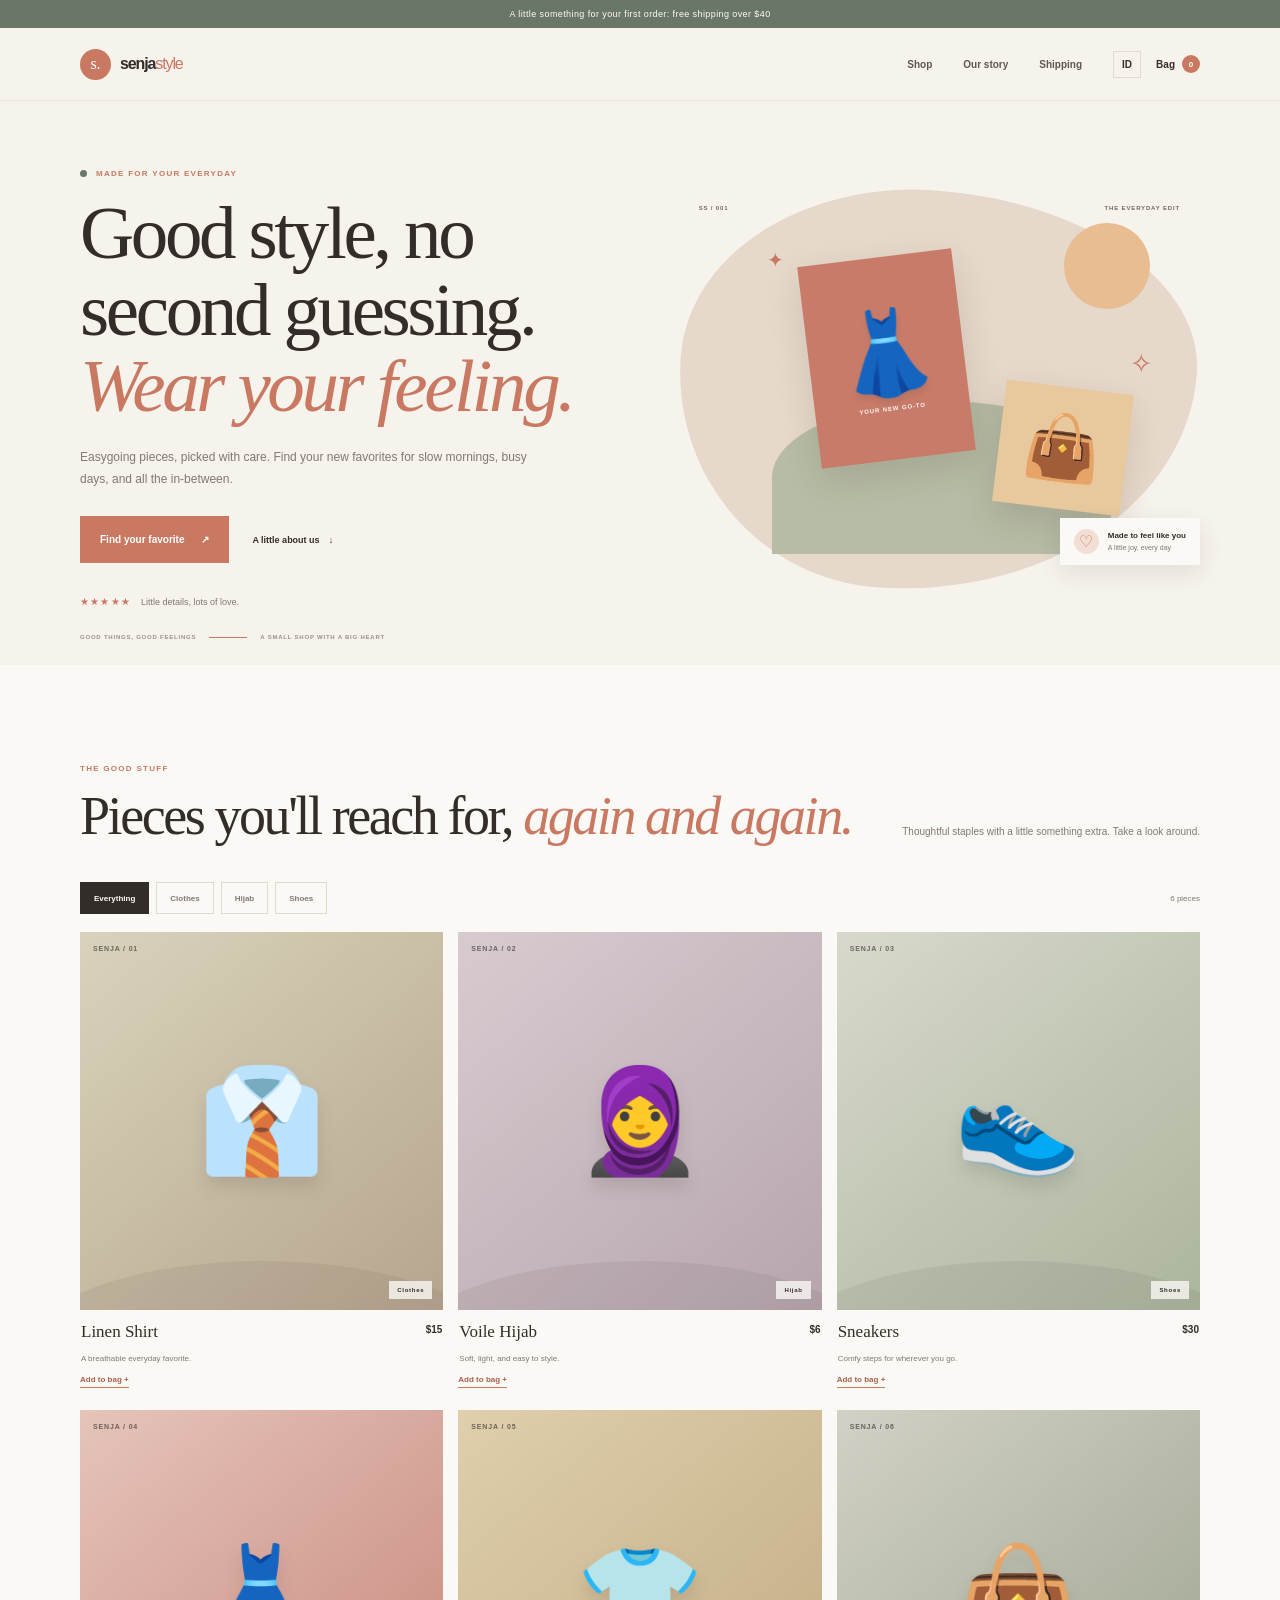
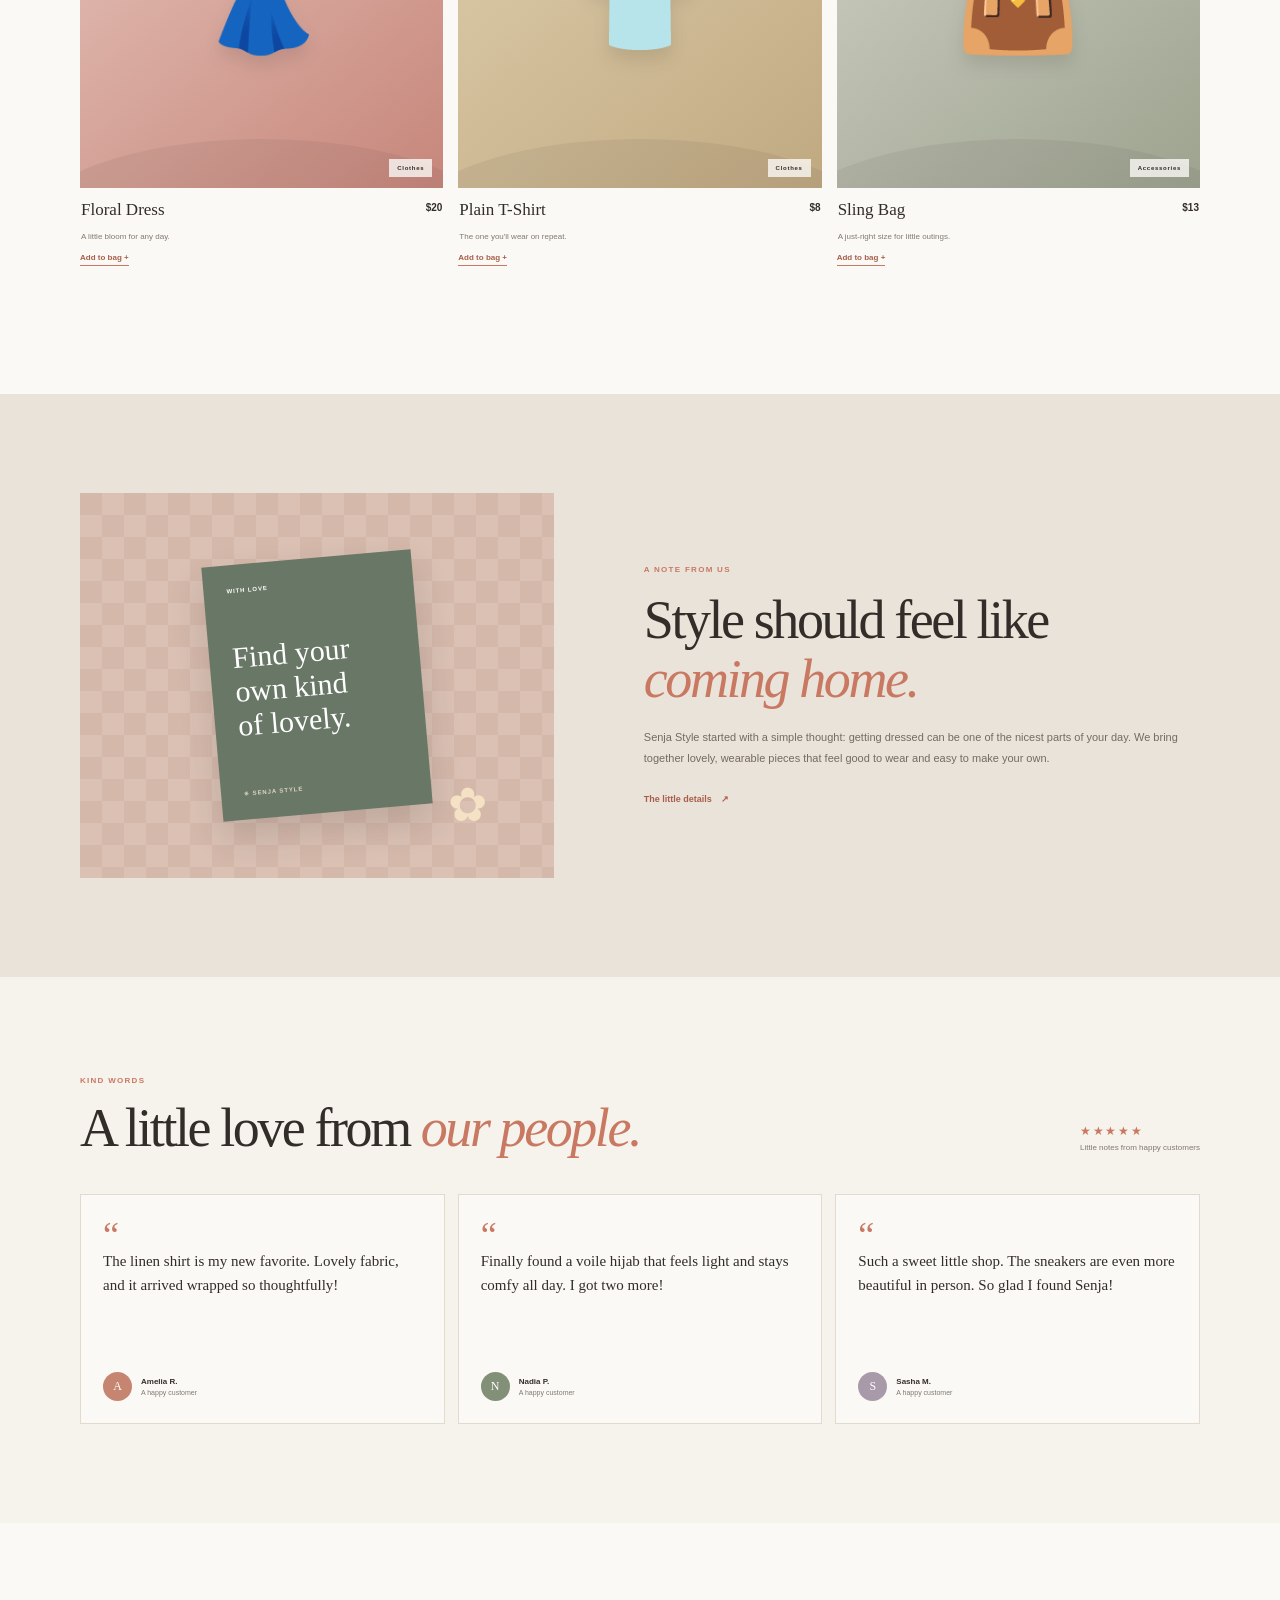
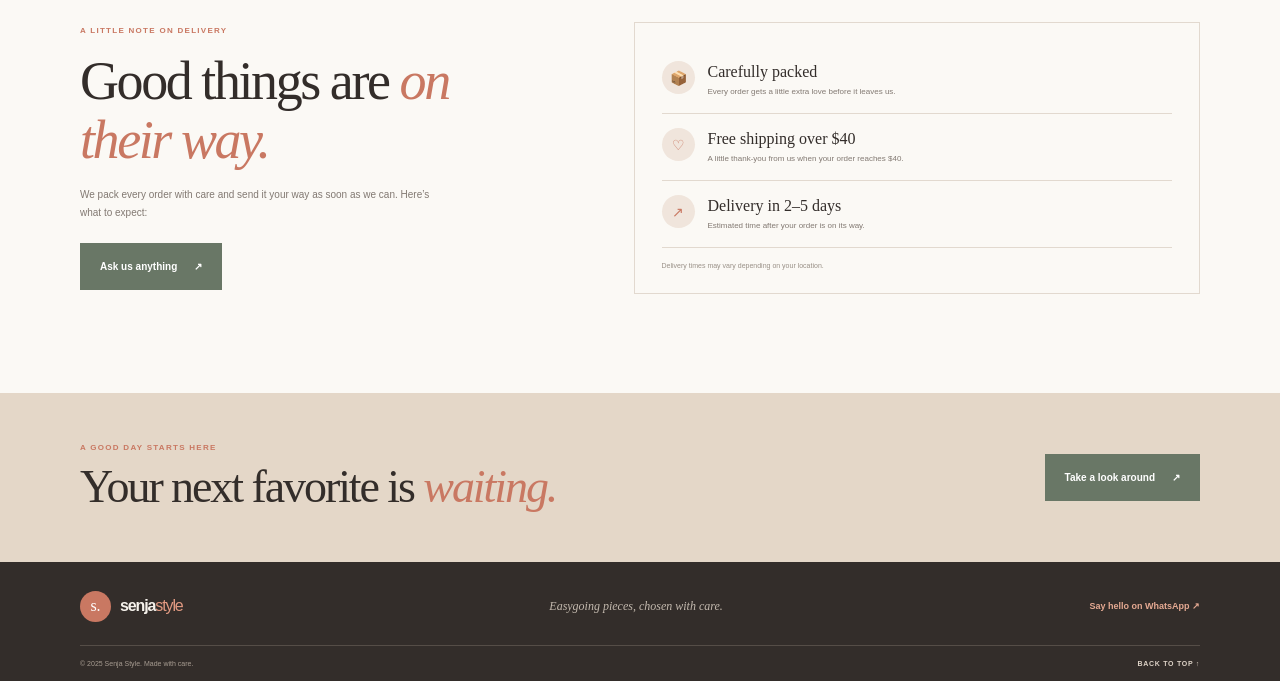
==== demo-fashion-store/index.html @ 23fc4c17 "Add Senja Style fashion demo Co-authored-by: Copilot <223556219+Copilot@users.noreply.github.com>" ====
<!doctype html>
<html lang="en">
  <head>
    <meta charset="UTF-8" />
    <meta name="viewport" content="width=device-width, initial-scale=1.0" />
    <meta name="description" content="Easygoing everyday style, thoughtfully chosen. Discover Senja Style." />
    <meta name="theme-color" content="#f6f2ec" />
    <title>Senja Style — Wear Your Feeling</title>
    <link rel="stylesheet" href="style.css" />
    <script src="script.js" defer></script>
  </head>
  <body>
    <div class="announcement">
      <p data-en="A little something for your first order: free shipping over $40" data-id="Hadiah kecil untuk pesanan pertamamu: gratis ongkir di atas $40">A little something for your first order: free shipping over $40</p>
    </div>
    <header class="site-header">
      <nav class="nav container" aria-label="Main navigation">
        <a class="brand" href="#home" aria-label="Senja Style home">
          <span class="brand-mark" aria-hidden="true">s.</span>
          <span>senja<span class="brand-light">style</span></span>
        </a>
        <button class="menu-toggle" type="button" aria-expanded="false" aria-controls="nav-links" aria-label="Open menu">
          <span></span><span></span><span></span>
        </button>
        <div class="nav-links" id="nav-links">
          <a href="#shop" data-en="Shop" data-id="Belanja">Shop</a>
          <a href="#story" data-en="Our story" data-id="Cerita kami">Our story</a>
          <a href="#shipping" data-en="Shipping" data-id="Pengiriman">Shipping</a>
          <div class="nav-actions">
            <button class="language-toggle" id="language-toggle" type="button" aria-label="Switch to Indonesian"><span data-en="ID" data-id="EN">ID</span></button>
            <button class="cart-toggle" id="cart-toggle" type="button" aria-expanded="false" aria-controls="cart-panel">
              <span data-en="Bag" data-id="Tas">Bag</span><span class="cart-count" id="cart-count" aria-live="polite">0</span>
            </button>
          </div>
        </div>
        <div class="cart-panel" id="cart-panel" aria-hidden="true">
          <div class="cart-heading">
            <h2 data-en="Your bag" data-id="Tas belanjamu">Your bag</h2>
            <button class="cart-close" id="cart-close" type="button" aria-label="Close bag">×</button>
          </div>
          <div class="cart-items" id="cart-items"></div>
          <p class="cart-empty" id="cart-empty" data-en="Your bag is taking a little break." data-id="Tas belanjamu sedang beristirahat.">Your bag is taking a little break.</p>
          <div class="cart-total"><span data-en="Subtotal" data-id="Subtotal">Subtotal</span><strong id="cart-subtotal">$0</strong></div>
          <a class="button cart-checkout" id="cart-checkout" href="https://wa.me/6281234567890" target="_blank" rel="noopener noreferrer" data-en="Order via WhatsApp" data-id="Pesan via WhatsApp">Order via WhatsApp</a>
        </div>
      </nav>
    </header>

    <main>
      <section class="hero" id="home">
        <div class="container hero-layout">
          <div class="hero-copy">
            <p class="eyebrow"><span class="eyebrow-dot"></span><span data-en="MADE FOR YOUR EVERYDAY" data-id="UNTUK HARI-HARIMU">MADE FOR YOUR EVERYDAY</span></p>
            <h1><span data-en="Good style, no second guessing." data-id="Gaya yang pas, tanpa banyak pikir.">Good style, no second guessing.</span><br /><em data-en="Wear your feeling." data-id="Pakai yang kamu rasa.">Wear your feeling.</em></h1>
            <p class="hero-description" data-en="Easygoing pieces, picked with care. Find your new favorites for slow mornings, busy days, and all the in-between." data-id="Pilihan santai yang dikurasi dengan hati. Temukan favorit barumu untuk pagi yang tenang, hari yang sibuk, dan semua momen di antaranya.">Easygoing pieces, picked with care. Find your new favorites for slow mornings, busy days, and all the in-between.</p>
            <div class="hero-actions">
              <a class="button" href="#shop"><span data-en="Find your favorite" data-id="Temukan favoritmu">Find your favorite</span><span aria-hidden="true">↗</span></a>
              <a class="quiet-link" href="#story"><span data-en="A little about us" data-id="Sedikit tentang kami">A little about us</span><span aria-hidden="true">↓</span></a>
            </div>
            <div class="hero-proof"><span class="proof-stars" aria-label="5 out of 5 stars">★★★★★</span><span data-en="Little details, lots of love." data-id="Detail kecil, cinta yang besar.">Little details, lots of love.</span></div>
          </div>
          <div class="hero-art" role="img" aria-label="A playful fashion illustration made with CSS and emoji">
            <div class="art-sun"></div>
            <div class="art-shape"></div>
            <span class="art-spark art-spark-one" aria-hidden="true">✦</span>
            <span class="art-spark art-spark-two" aria-hidden="true">✧</span>
            <div class="hero-product hero-product-dress"><span aria-hidden="true">👗</span><small>YOUR NEW GO-TO</small></div>
            <div class="hero-product hero-product-bag"><span aria-hidden="true">👜</span></div>
            <div class="hero-art-label"><span>SS / 001</span><span>THE EVERYDAY EDIT</span></div>
            <div class="art-note"><span class="note-heart">♡</span><span><strong data-en="Made to feel like you" data-id="Dibuat untuk jadi dirimu">Made to feel like you</strong><small data-en="A little joy, every day" data-id="Sedikit bahagia, setiap hari">A little joy, every day</small></span></div>
          </div>
        </div>
        <div class="hero-bottom container"><span data-en="GOOD THINGS, GOOD FEELINGS" data-id="PILIHAN BAIK, PERASAAN BAIK">GOOD THINGS, GOOD FEELINGS</span><span class="hero-bottom-line"></span><span data-en="A SMALL SHOP WITH A BIG HEART" data-id="TOKO KECIL DENGAN HATI BESAR">A SMALL SHOP WITH A BIG HEART</span></div>
      </section>

      <section class="shop-section section-pad" id="shop">
        <div class="container">
          <div class="section-heading shop-heading">
            <div><p class="eyebrow" data-en="THE GOOD STUFF" data-id="PILIHAN FAVORIT">THE GOOD STUFF</p><h2 data-en="Pieces you'll reach for, <em>again and again.</em>" data-id="Pilihan yang akan kamu pakai, <em>lagi dan lagi.</em>">Pieces you'll reach for, <em>again and again.</em></h2></div>
            <p class="section-intro" data-en="Thoughtful staples with a little something extra. Take a look around." data-id="Pilihan esensial dengan sentuhan istimewa. Yuk, lihat-lihat dulu.">Thoughtful staples with a little something extra. Take a look around.</p>
          </div>
          <div class="shop-controls">
            <div class="filter-list" role="group" aria-label="Filter products by category">
              <button class="filter-button is-active" type="button" data-filter="all" data-en="Everything" data-id="Semua">Everything</button>
              <button class="filter-button" type="button" data-filter="clothes" data-en="Clothes" data-id="Pakaian">Clothes</button>
              <button class="filter-button" type="button" data-filter="hijab" data-en="Hijab" data-id="Hijab">Hijab</button>
              <button class="filter-button" type="button" data-filter="shoes" data-en="Shoes" data-id="Sepatu">Shoes</button>
            </div>
            <span class="product-count" id="product-count" aria-live="polite">6 pieces</span>
          </div>
          <div class="product-grid" id="product-grid"></div>
          <p class="cart-feedback" id="cart-feedback" aria-live="polite"></p>
        </div>
      </section>

      <section class="story-section section-pad" id="story">
        <div class="container story-layout">
          <div class="story-art" aria-hidden="true">
            <div class="story-checker"></div>
            <div class="story-note"><span>WITH LOVE</span><strong>Find your<br />own kind<br />of lovely.</strong><span>✳ SENJA STYLE</span></div>
            <span class="story-flower">✿</span>
          </div>
          <div class="story-copy">
            <p class="eyebrow" data-en="A NOTE FROM US" data-id="SEPESAN DARI KAMI">A NOTE FROM US</p>
            <h2 data-en="Style should feel like <em>coming home.</em>" data-id="Gaya seharusnya terasa seperti <em>pulang.</em>">Style should feel like <em>coming home.</em></h2>
            <p data-en="Senja Style started with a simple thought: getting dressed can be one of the nicest parts of your day. We bring together lovely, wearable pieces that feel good to wear and easy to make your own." data-id="Senja Style berawal dari sebuah pemikiran sederhana: memilih pakaian bisa menjadi salah satu momen paling menyenangkan dalam harimu. Kami menghadirkan pilihan yang cantik, nyaman, dan mudah jadi gayamu sendiri.">Senja Style started with a simple thought: getting dressed can be one of the nicest parts of your day. We bring together lovely, wearable pieces that feel good to wear and easy to make your own.</p>
            <a class="quiet-link" href="#shipping"><span data-en="The little details" data-id="Info selengkapnya">The little details</span><span aria-hidden="true">↗</span></a>
          </div>
        </div>
      </section>

      <section class="testimonials-section section-pad">
        <div class="container">
          <div class="section-heading">
            <div><p class="eyebrow" data-en="KIND WORDS" data-id="CERITA BAIK">KIND WORDS</p><h2 data-en="A little love from <em>our people.</em>" data-id="Sedikit cinta dari <em>teman-teman kami.</em>">A little love from <em>our people.</em></h2></div>
            <span class="review-rating">★★★★★ <small data-en="Little notes from happy customers" data-id="Cerita kecil dari pelanggan bahagia">Little notes from happy customers</small></span>
          </div>
          <div class="testimonial-grid">
            <article class="testimonial-card"><span class="quote-mark" aria-hidden="true">“</span><blockquote data-en="The linen shirt is my new favorite. Lovely fabric, and it arrived wrapped so thoughtfully!" data-id="Kemeja linennya jadi favorit baruku. Bahannya cantik, dan paketnya dibungkus dengan penuh perhatian!">The linen shirt is my new favorite. Lovely fabric, and it arrived wrapped so thoughtfully!</blockquote><div class="customer"><span class="customer-avatar avatar-peach">A</span><span><strong>Amelia R.</strong><small data-en="A happy customer" data-id="Pelanggan bahagia">A happy customer</small></span></div></article>
            <article class="testimonial-card"><span class="quote-mark" aria-hidden="true">“</span><blockquote data-en="Finally found a voile hijab that feels light and stays comfy all day. I got two more!" data-id="Akhirnya ketemu hijab voile yang ringan dan nyaman seharian. Aku beli dua lagi!">Finally found a voile hijab that feels light and stays comfy all day. I got two more!</blockquote><div class="customer"><span class="customer-avatar avatar-green">N</span><span><strong>Nadia P.</strong><small data-en="A happy customer" data-id="Pelanggan bahagia">A happy customer</small></span></div></article>
            <article class="testimonial-card"><span class="quote-mark" aria-hidden="true">“</span><blockquote data-en="Such a sweet little shop. The sneakers are even more beautiful in person. So glad I found Senja!" data-id="Toko kecil yang menyenangkan. Sepatunya lebih cantik saat dilihat langsung. Senang banget menemukan Senja!">Such a sweet little shop. The sneakers are even more beautiful in person. So glad I found Senja!</blockquote><div class="customer"><span class="customer-avatar avatar-lilac">S</span><span><strong>Sasha M.</strong><small data-en="A happy customer" data-id="Pelanggan bahagia">A happy customer</small></span></div></article>
          </div>
        </div>
      </section>

      <section class="shipping-section section-pad" id="shipping">
        <div class="container shipping-layout">
          <div>
            <p class="eyebrow" data-en="A LITTLE NOTE ON DELIVERY" data-id="INFO SINGKAT PENGIRIMAN">A LITTLE NOTE ON DELIVERY</p>
            <h2 data-en="Good things are <em>on their way.</em>" data-id="Hal baik sedang <em>menuju ke rumahmu.</em>">Good things are <em>on their way.</em></h2>
            <p class="shipping-description" data-en="We pack every order with care and send it your way as soon as we can. Here’s what to expect:" data-id="Setiap pesanan kami kemas dengan hati-hati dan segera dikirimkan untukmu. Ini info yang perlu kamu tahu:">We pack every order with care and send it your way as soon as we can. Here’s what to expect:</p>
            <a class="button button-dark" href="https://wa.me/6281234567890" target="_blank" rel="noopener noreferrer"><span data-en="Ask us anything" data-id="Tanya apa saja">Ask us anything</span><span aria-hidden="true">↗</span></a>
          </div>
          <div class="shipping-details">
            <article class="shipping-item"><span class="shipping-icon" aria-hidden="true">📦</span><div><h3 data-en="Carefully packed" data-id="Dikemas dengan hati-hati">Carefully packed</h3><p data-en="Every order gets a little extra love before it leaves us." data-id="Setiap pesanan mendapat perhatian ekstra sebelum dikirim.">Every order gets a little extra love before it leaves us.</p></div></article>
            <article class="shipping-item"><span class="shipping-icon" aria-hidden="true">♡</span><div><h3 data-en="Free shipping over $40" data-id="Gratis ongkir di atas $40">Free shipping over $40</h3><p data-en="A little thank-you from us when your order reaches $40." data-id="Hadiah kecil dari kami untuk pesanan senilai $40 atau lebih.">A little thank-you from us when your order reaches $40.</p></div></article>
            <article class="shipping-item"><span class="shipping-icon" aria-hidden="true">↗</span><div><h3 data-en="Delivery in 2–5 days" data-id="Pesanan tiba dalam 2–5 hari">Delivery in 2–5 days</h3><p data-en="Estimated time after your order is on its way." data-id="Perkiraan waktu setelah pesananmu dikirim.">Estimated time after your order is on its way.</p></div></article>
            <p class="shipping-footnote" data-en="Delivery times may vary depending on your location." data-id="Waktu pengiriman dapat berbeda tergantung lokasi tujuan.">Delivery times may vary depending on your location.</p>
          </div>
        </div>
      </section>

      <section class="bottom-cta">
        <div class="container bottom-cta-inner">
          <div><p class="eyebrow" data-en="A GOOD DAY STARTS HERE" data-id="HARI YANG MENYENANGKAN DIMULAI DI SINI">A GOOD DAY STARTS HERE</p><h2 data-en="Your next favorite is <em>waiting.</em>" data-id="Favorit barumu sedang <em>menunggu.</em>">Your next favorite is <em>waiting.</em></h2></div>
          <a class="button button-dark" href="#shop"><span data-en="Take a look around" data-id="Yuk, lihat-lihat">Take a look around</span><span aria-hidden="true">↗</span></a>
        </div>
      </section>
    </main>

    <footer class="site-footer">
      <div class="container footer-main">
        <a class="brand" href="#home"><span class="brand-mark" aria-hidden="true">s.</span><span>senja<span class="brand-light">style</span></span></a>
        <p data-en="Easygoing pieces, chosen with care." data-id="Pilihan santai, dikurasi dengan hati.">Easygoing pieces, chosen with care.</p>
        <a class="footer-whatsapp" href="https://wa.me/6281234567890" target="_blank" rel="noopener noreferrer"><span data-en="Say hello on WhatsApp" data-id="Sapa kami di WhatsApp">Say hello on WhatsApp</span> ↗</a>
      </div>
      <div class="container footer-bottom"><span>© 2025 Senja Style. <span data-en="Made with care." data-id="Dibuat dengan sepenuh hati.">Made with care.</span></span><a href="#home" data-en="BACK TO TOP ↑" data-id="KEMBALI KE ATAS ↑">BACK TO TOP ↑</a></div>
    </footer>
  </body>
</html>
---- demo-fashion-store/style.css ----
:root {
  color-scheme: light;
  --paper: #f6f2ec;
  --paper-light: #fbf9f5;
  --ink: #332d2a;
  --muted: #827972;
  --line: #e2d9cf;
  --coral: #c97862;
  --coral-dark: #a85e4a;
  --green: #697766;
  --lilac: #c9becd;
  --serif: Georgia, "Times New Roman", serif;
  --sans: "Trebuchet MS", "Segoe UI", sans-serif;
}

* { box-sizing: border-box; }
html { scroll-behavior: smooth; scroll-padding-top: 105px; }
body { margin: 0; background: var(--paper); color: var(--ink); font-family: var(--sans); -webkit-font-smoothing: antialiased; }
a { color: inherit; text-decoration: none; }
button { font: inherit; }
.container { width: min(1120px, calc(100% - 64px)); margin-inline: auto; }
.announcement { padding: 9px 16px; background: var(--green); color: #fffaf3; text-align: center; }
.announcement p { margin: 0; font-size: 9px; letter-spacing: .045em; }
.site-header { position: sticky; z-index: 20; top: 0; border-bottom: 1px solid rgba(51, 45, 42, .08); background: rgba(246, 242, 236, .96); backdrop-filter: blur(12px); }
.nav { position: relative; display: flex; height: 72px; align-items: center; justify-content: space-between; }
.brand { display: inline-flex; align-items: center; gap: 9px; font-size: 16px; font-weight: 800; letter-spacing: -.07em; }
.brand-mark { display: grid; width: 31px; height: 31px; place-items: center; border-radius: 50%; background: var(--coral); color: white; font-family: var(--serif); font-size: 16px; font-weight: 400; letter-spacing: 0; }
.brand-light { color: var(--coral); font-weight: 500; }
.nav-links { display: flex; align-items: center; gap: 31px; color: #5f5751; font-size: 10px; font-weight: 700; }
.nav-links > a:hover, .footer-whatsapp:hover { color: var(--coral); }
.nav-actions { display: flex; align-items: center; gap: 15px; }
.language-toggle, .cart-toggle { border: 0; background: transparent; color: var(--ink); cursor: pointer; font-size: 10px; font-weight: 700; }
.language-toggle { padding: 7px 8px; border: 1px solid var(--line); }
.cart-toggle { display: inline-flex; align-items: center; gap: 7px; padding: 8px 0; }
.cart-count { display: grid; min-width: 18px; height: 18px; place-items: center; border-radius: 50%; background: var(--coral); color: white; font-size: 8px; }
.menu-toggle { display: none; }
.button { display: inline-flex; min-height: 47px; align-items: center; justify-content: center; gap: 17px; padding: 0 19px; border: 1px solid var(--coral); background: var(--coral); color: white; font-size: 10px; font-weight: 700; transition: background .2s, transform .2s; }
.button:hover { transform: translateY(-2px); background: var(--coral-dark); }
.cart-panel { position: absolute; z-index: 25; top: calc(100% + 10px); right: 0; display: none; width: min(360px, calc(100vw - 40px)); padding: 21px; border: 1px solid var(--line); background: var(--paper-light); box-shadow: 0 16px 48px rgba(51, 45, 42, .14); }
.cart-panel.is-open { display: block; }
.cart-heading { display: flex; align-items: center; justify-content: space-between; padding-bottom: 13px; border-bottom: 1px solid var(--line); }
.cart-heading h2 { margin: 0; font-family: var(--serif); font-size: 22px; font-weight: 400; }
.cart-close { width: 27px; height: 27px; border: 0; background: transparent; color: var(--muted); cursor: pointer; font-size: 22px; }
.cart-items { max-height: 220px; overflow-y: auto; }
.cart-item { display: grid; grid-template-columns: 1fr auto; gap: 8px; padding: 13px 0; border-bottom: 1px solid var(--line); }
.cart-item-info { display: flex; flex-direction: column; gap: 4px; }
.cart-item-info strong { font-size: 10px; }
.cart-item-info small { color: var(--muted); font-size: 9px; }
.cart-item-side { display: flex; align-items: center; gap: 9px; }
.cart-item-side strong { font-size: 10px; }
.cart-remove { border: 0; background: none; color: var(--coral); cursor: pointer; font-size: 9px; text-decoration: underline; }
.cart-empty { margin: 17px 0; color: var(--muted); font-size: 10px; }
.cart-total { display: flex; justify-content: space-between; padding: 15px 0; font-size: 10px; }
.cart-checkout { width: 100%; }
.cart-checkout[aria-disabled="true"] { pointer-events: none; opacity: .48; }
.hero { position: relative; overflow: hidden; padding: 68px 0 25px; }
.hero-layout { display: grid; min-height: 430px; grid-template-columns: 1.03fr .97fr; align-items: center; gap: 45px; }
.eyebrow { display: flex; align-items: center; gap: 9px; margin: 0 0 17px; color: var(--coral); font-size: 8px; font-weight: 800; letter-spacing: .16em; }
.eyebrow-dot { width: 7px; height: 7px; border-radius: 50%; background: var(--green); }
h1, h2 { margin: 0; font-family: var(--serif); font-weight: 400; letter-spacing: -.045em; }
h1 { max-width: 580px; font-size: clamp(51px, 6vw, 75px); line-height: 1.02; }
h1 em, h2 em { color: var(--coral); font-weight: 400; }
.hero-description { max-width: 450px; margin: 21px 0 25px; color: var(--muted); font-size: 12px; line-height: 1.9; }
.hero-actions { display: flex; flex-wrap: wrap; align-items: center; gap: 23px; }
.quiet-link { display: inline-flex; align-items: center; gap: 9px; font-size: 9px; font-weight: 700; transition: color .2s; }
.quiet-link:hover { color: var(--coral); }
.hero-proof { display: flex; align-items: center; gap: 10px; margin-top: 33px; color: var(--muted); font-size: 9px; }
.proof-stars { color: var(--coral); font-size: 10px; letter-spacing: .12em; }
.hero-art { position: relative; display: grid; min-height: 405px; place-items: center; isolation: isolate; }
.hero-art::before { position: absolute; z-index: -2; inset: 5px 5px 0 0; border-radius: 47% 53% 59% 41% / 46% 41% 59% 54%; background: #e6d8ca; content: ""; transform: rotate(4deg); }
.art-sun { position: absolute; top: 37px; right: 50px; width: 86px; height: 86px; border-radius: 50%; background: #e8bd91; }
.art-shape { position: absolute; z-index: -1; right: 17%; bottom: 37px; left: 18%; height: 153px; border-radius: 50% 50% 0 0; background: #b6bca5; }
.hero-product { position: absolute; display: flex; align-items: center; justify-content: center; box-shadow: 0 13px 35px rgba(64, 48, 41, .15); }
.hero-product-dress { top: 71px; left: 25%; width: 155px; height: 203px; flex-direction: column; gap: 5px; transform: rotate(-7deg); background: #c87b69; }
.hero-product-dress > span { font-size: 82px; filter: drop-shadow(0 5px 3px rgba(64, 48, 41, .12)); }
.hero-product-dress small { color: #fff8f1; font-size: 6px; font-weight: 700; letter-spacing: .15em; }
.hero-product-bag { right: 14%; bottom: 82px; width: 128px; height: 122px; transform: rotate(7deg); background: #e8c99e; }
.hero-product-bag span { font-size: 63px; }
.art-spark { position: absolute; color: var(--coral); }
.art-spark-one { top: 62px; left: 17%; font-size: 20px; }
.art-spark-two { top: 162px; right: 9%; font-size: 27px; }
.hero-art-label { position: absolute; top: 19px; right: 20px; left: 20px; display: flex; justify-content: space-between; color: #746961; font-size: 6px; font-weight: 700; letter-spacing: .14em; }
.art-note { position: absolute; right: 0; bottom: 26px; display: flex; align-items: center; gap: 9px; padding: 11px 14px; background: var(--paper-light); box-shadow: 0 8px 25px rgba(51, 45, 42, .1); }
.note-heart { display: grid; width: 25px; height: 25px; place-items: center; border-radius: 50%; background: #f3ded6; color: var(--coral); font-size: 16px; }
.art-note > span:last-child { display: flex; flex-direction: column; gap: 4px; }
.art-note strong { font-size: 8px; }
.art-note small { color: var(--muted); font-size: 7px; }
.hero-bottom { display: flex; align-items: center; gap: 13px; padding-top: 27px; color: #9c9187; font-size: 6px; font-weight: 800; letter-spacing: .13em; }
.hero-bottom-line { width: 38px; height: 1px; background: var(--coral); }
.section-pad { padding: 99px 0; }
.shop-section { background: var(--paper-light); }
.section-heading { display: flex; align-items: end; justify-content: space-between; gap: 35px; margin-bottom: 37px; }
.section-heading .eyebrow { margin-bottom: 14px; }
h2 { font-size: clamp(38px, 4.5vw, 54px); line-height: 1.08; }
.section-intro { max-width: 325px; margin: 0 0 4px; color: var(--muted); font-size: 10px; line-height: 1.8; }
.shop-controls { display: flex; align-items: center; justify-content: space-between; gap: 15px; margin-bottom: 18px; }
.filter-list { display: flex; flex-wrap: wrap; gap: 7px; }
.filter-button { min-height: 32px; padding: 0 13px; border: 1px solid var(--line); background: transparent; color: var(--muted); cursor: pointer; font-size: 8px; font-weight: 700; transition: all .2s; }
.filter-button:hover, .filter-button.is-active { border-color: var(--ink); background: var(--ink); color: #fffaf3; }
.product-count { color: var(--muted); font-size: 8px; }
.product-grid { display: grid; grid-template-columns: repeat(3, 1fr); gap: 22px 15px; }
.product-card { min-width: 0; }
.product-art { position: relative; display: grid; overflow: hidden; aspect-ratio: 1 / 1.04; place-items: center; isolation: isolate; }
.product-art::before { position: absolute; z-index: -2; inset: 0; background: var(--art-bg); content: ""; transition: transform .45s; }
.product-card:hover .product-art::before { transform: scale(1.05); }
.product-art::after { position: absolute; z-index: -1; right: -15%; bottom: -34%; left: -15%; height: 47%; border-radius: 50%; background: rgba(72, 60, 49, .08); content: ""; }
.product-emoji { font-size: clamp(64px, 8vw, 105px); filter: drop-shadow(0 10px 8px rgba(51, 45, 42, .13)); transition: transform .3s; }
.product-card:hover .product-emoji { transform: translateY(-5px) rotate(-4deg); }
.product-art-label { position: absolute; top: 13px; left: 13px; color: rgba(51, 45, 42, .65); font-size: 7px; font-weight: 700; letter-spacing: .12em; }
.product-category { position: absolute; right: 11px; bottom: 11px; padding: 6px 8px; background: rgba(251, 249, 245, .8); color: var(--ink); font-size: 6px; font-weight: 800; letter-spacing: .12em; }
.art-linen { --art-bg: linear-gradient(140deg, #d9d3bb, #b6a58e); }
.art-hijab { --art-bg: linear-gradient(140deg, #d8cbd0, #b7a5ae); }
.art-sneakers { --art-bg: linear-gradient(140deg, #d8d9cc, #acb59e); }
.art-dress { --art-bg: linear-gradient(140deg, #e5c4ba, #c7867b); }
.art-tee { --art-bg: linear-gradient(140deg, #dfcfad, #c0a981); }
.art-bag { --art-bg: linear-gradient(140deg, #d1d1c5, #9da38f); }
.product-info { display: flex; align-items: flex-start; justify-content: space-between; gap: 10px; padding: 12px 1px 0; }
.product-name { margin: 0 0 5px; font-family: var(--serif); font-size: 17px; font-weight: 400; }
.product-category-text { color: var(--muted); font-size: 8px; }
.product-price { flex: 0 0 auto; padding-top: 2px; font-size: 10px; font-weight: 800; }
.add-button { display: inline-flex; align-items: center; gap: 7px; margin-top: 10px; padding: 0 0 3px; border: 0; border-bottom: 1px solid var(--coral); background: none; color: var(--coral-dark); cursor: pointer; font-size: 8px; font-weight: 800; }
.add-button:hover { color: var(--ink); border-color: var(--ink); }
.cart-feedback { min-height: 14px; margin: 15px 0 0; color: var(--green); font-size: 9px; }
.story-section { background: #e9e3da; }
.story-layout { display: grid; grid-template-columns: .92fr 1.08fr; align-items: center; gap: 90px; }
.story-art { position: relative; display: grid; min-height: 385px; place-items: center; overflow: hidden; background: #d4b8aa; isolation: isolate; }
.story-checker { position: absolute; z-index: -1; inset: 0; opacity: .18; background-image: linear-gradient(45deg, #f8eee3 25%, transparent 25%), linear-gradient(-45deg, #f8eee3 25%, transparent 25%), linear-gradient(45deg, transparent 75%, #f8eee3 75%), linear-gradient(-45deg, transparent 75%, #f8eee3 75%); background-position: 0 0, 0 22px, 22px -22px, -22px 0; background-size: 44px 44px; }
.story-note { display: flex; width: 210px; height: 255px; flex-direction: column; padding: 23px; transform: rotate(-5deg); background: var(--green); color: white; box-shadow: 0 17px 35px rgba(51, 45, 42, .16); }
.story-note > span:first-child, .story-note > span:last-child { font-size: 6px; font-weight: 700; letter-spacing: .15em; }
.story-note strong { margin: auto 0; font-family: var(--serif); font-size: 30px; font-weight: 400; line-height: 1.14; }
.story-note > span:last-child { color: #e2d4bd; }
.story-flower { position: absolute; right: 14%; bottom: 12%; color: #f5e1c4; font-size: 47px; }
.story-copy h2 { margin-bottom: 19px; }
.story-copy > p:not(.eyebrow) { margin-bottom: 19px; color: #746b63; font-size: 11px; line-height: 1.9; }
.story-copy .quiet-link { color: var(--coral-dark); }
.testimonials-section { background: var(--paper); }
.review-rating { display: flex; flex-direction: column; gap: 5px; padding-bottom: 5px; color: var(--coral); font-size: 12px; letter-spacing: .14em; }
.review-rating small { color: var(--muted); font-size: 8px; letter-spacing: 0; }
.testimonial-grid { display: grid; grid-template-columns: repeat(3, 1fr); gap: 13px; }
.testimonial-card { display: flex; min-height: 230px; flex-direction: column; padding: 22px; border: 1px solid var(--line); background: var(--paper-light); }
.quote-mark { height: 20px; color: var(--coral); font-family: var(--serif); font-size: 36px; line-height: 1; }
.testimonial-card blockquote { flex: 1; margin: 12px 0 20px; font-family: var(--serif); font-size: 15px; line-height: 1.6; }
.customer { display: flex; align-items: center; gap: 9px; }
.customer-avatar { display: grid; width: 29px; height: 29px; place-items: center; border-radius: 50%; color: #fff; font-family: var(--serif); font-size: 12px; }
.avatar-peach { background: #c68570; }
.avatar-green { background: #829078; }
.avatar-lilac { background: #a99aaa; }
.customer > span:last-child { display: flex; flex-direction: column; gap: 3px; }
.customer strong { font-size: 8px; }
.customer small { color: var(--muted); font-size: 7px; }
.shipping-section { background: var(--paper-light); }
.shipping-layout { display: grid; grid-template-columns: .9fr 1.1fr; align-items: center; gap: 90px; }
.shipping-layout h2 { margin-bottom: 17px; }
.shipping-description { max-width: 370px; margin-bottom: 21px; color: var(--muted); font-size: 10px; line-height: 1.8; }
.button-dark { border-color: var(--green); background: var(--green); }
.button-dark:hover { background: #53614f; }
.shipping-details { padding: 24px 27px; border: 1px solid var(--line); }
.shipping-item { display: flex; gap: 13px; padding: 14px 0; border-bottom: 1px solid var(--line); }
.shipping-icon { display: grid; width: 33px; height: 33px; flex: 0 0 auto; place-items: center; border-radius: 50%; background: #f0e5dc; color: var(--coral); font-size: 14px; }
.shipping-item h3 { margin: 2px 0 5px; font-family: var(--serif); font-size: 16px; font-weight: 400; }
.shipping-item p { margin: 0; color: var(--muted); font-size: 8px; line-height: 1.6; }
.shipping-footnote { margin: 14px 0 0; color: #999087; font-size: 7px; }
.bottom-cta { padding: 50px 0; background: #e4d7c8; }
.bottom-cta-inner { display: flex; align-items: center; justify-content: space-between; gap: 25px; }
.bottom-cta .eyebrow { margin-bottom: 10px; }
.bottom-cta h2 { font-size: clamp(34px, 4vw, 46px); }
.site-footer { padding: 29px 0 0; background: var(--ink); color: #f6f2ec; }
.footer-main { display: flex; align-items: center; justify-content: space-between; padding-bottom: 23px; }
.footer-main .brand-light { color: #e29a82; }
.footer-main > p { margin: 0; color: #c3b9ae; font-family: var(--serif); font-size: 12px; font-style: italic; }
.footer-whatsapp { color: #e6aa93; font-size: 9px; font-weight: 700; }
.footer-bottom { display: flex; justify-content: space-between; gap: 15px; padding: 14px 0; border-top: 1px solid #554d47; color: #a89d92; font-size: 7px; }
.footer-bottom a { color: #ded3c7; font-weight: 700; letter-spacing: .1em; }

@media (max-width: 900px) {
  .nav-links { gap: 18px; }
  .hero-layout { gap: 25px; }
  .art-note { right: -5px; }
  .story-layout, .shipping-layout { gap: 50px; }
}

@media (max-width: 700px) {
  .container { width: min(100% - 40px, 520px); }
  .announcement p { font-size: 8px; }
  .nav { height: 64px; }
  .menu-toggle { display: flex; width: 39px; height: 39px; flex-direction: column; align-items: center; justify-content: center; gap: 5px; border: 1px solid var(--line); background: transparent; cursor: pointer; }
  .menu-toggle span { width: 17px; height: 1px; background: var(--ink); transition: transform .2s, opacity .2s; }
  .menu-toggle[aria-expanded="true"] span:first-child { transform: translateY(6px) rotate(45deg); }
  .menu-toggle[aria-expanded="true"] span:nth-child(2) { opacity: 0; }
  .menu-toggle[aria-expanded="true"] span:last-child { transform: translateY(-6px) rotate(-45deg); }
  .nav-links { position: absolute; top: 64px; right: -20px; left: -20px; display: none; flex-direction: column; align-items: stretch; gap: 0; padding: 8px 20px 15px; border-bottom: 1px solid var(--line); background: var(--paper); }
  .nav-links.is-open { display: flex; }
  .nav-links > a { padding: 13px 0; border-bottom: 1px solid var(--line); }
  .nav-actions { justify-content: space-between; padding-top: 12px; }
  .cart-panel { top: calc(100% + 8px); right: -20px; }
  .hero { padding: 47px 0 21px; }
  .hero-layout { grid-template-columns: 1fr; gap: 10px; }
  h1 { font-size: clamp(49px, 12vw, 68px); }
  .hero-description { font-size: 11px; }
  .hero-art { min-height: 330px; margin-top: 7px; }
  .hero-product-dress { top: 53px; left: 24%; width: 130px; height: 176px; }
  .hero-product-dress > span { font-size: 68px; }
  .hero-product-bag { right: 13%; bottom: 64px; width: 110px; height: 105px; }
  .hero-product-bag span { font-size: 53px; }
  .hero-bottom { flex-wrap: wrap; gap: 8px; padding-top: 19px; font-size: 5px; }
  .section-pad { padding: 72px 0; }
  .section-heading { align-items: flex-start; flex-direction: column; gap: 13px; margin-bottom: 28px; }
  h2 { font-size: 41px; }
  .section-intro { max-width: 440px; font-size: 9px; }
  .shop-controls { align-items: flex-start; flex-direction: column; }
  .filter-list { gap: 6px; }
  .filter-button { min-height: 30px; padding-inline: 10px; }
  .product-grid { grid-template-columns: repeat(2, minmax(0, 1fr)); gap: 19px 11px; }
  .product-art { aspect-ratio: 1 / 1.05; }
  .product-emoji { font-size: clamp(51px, 15vw, 76px); }
  .product-name { font-size: 14px; }
  .product-price { font-size: 9px; }
  .product-category-text { font-size: 7px; }
  .product-info { gap: 5px; }
  .story-layout, .shipping-layout { grid-template-columns: 1fr; gap: 31px; }
  .story-art { min-height: 315px; }
  .story-note { transform: scale(.88) rotate(-5deg); }
  .testimonial-grid { grid-template-columns: 1fr; gap: 9px; }
  .testimonial-card { min-height: 195px; }
  .review-rating { padding-bottom: 0; }
  .shipping-details { padding: 18px 17px; }
  .bottom-cta { padding: 38px 0; }
  .bottom-cta-inner { align-items: flex-start; flex-direction: column; }
  .bottom-cta h2 { font-size: 38px; }
  .footer-main { align-items: flex-start; flex-wrap: wrap; gap: 14px; }
  .footer-main > p { order: 3; width: 100%; }
  .footer-bottom { font-size: 6px; }
}

@media (prefers-reduced-motion: reduce) {
  *, *::before, *::after { scroll-behavior: auto !important; transition-duration: .01ms !important; }
}
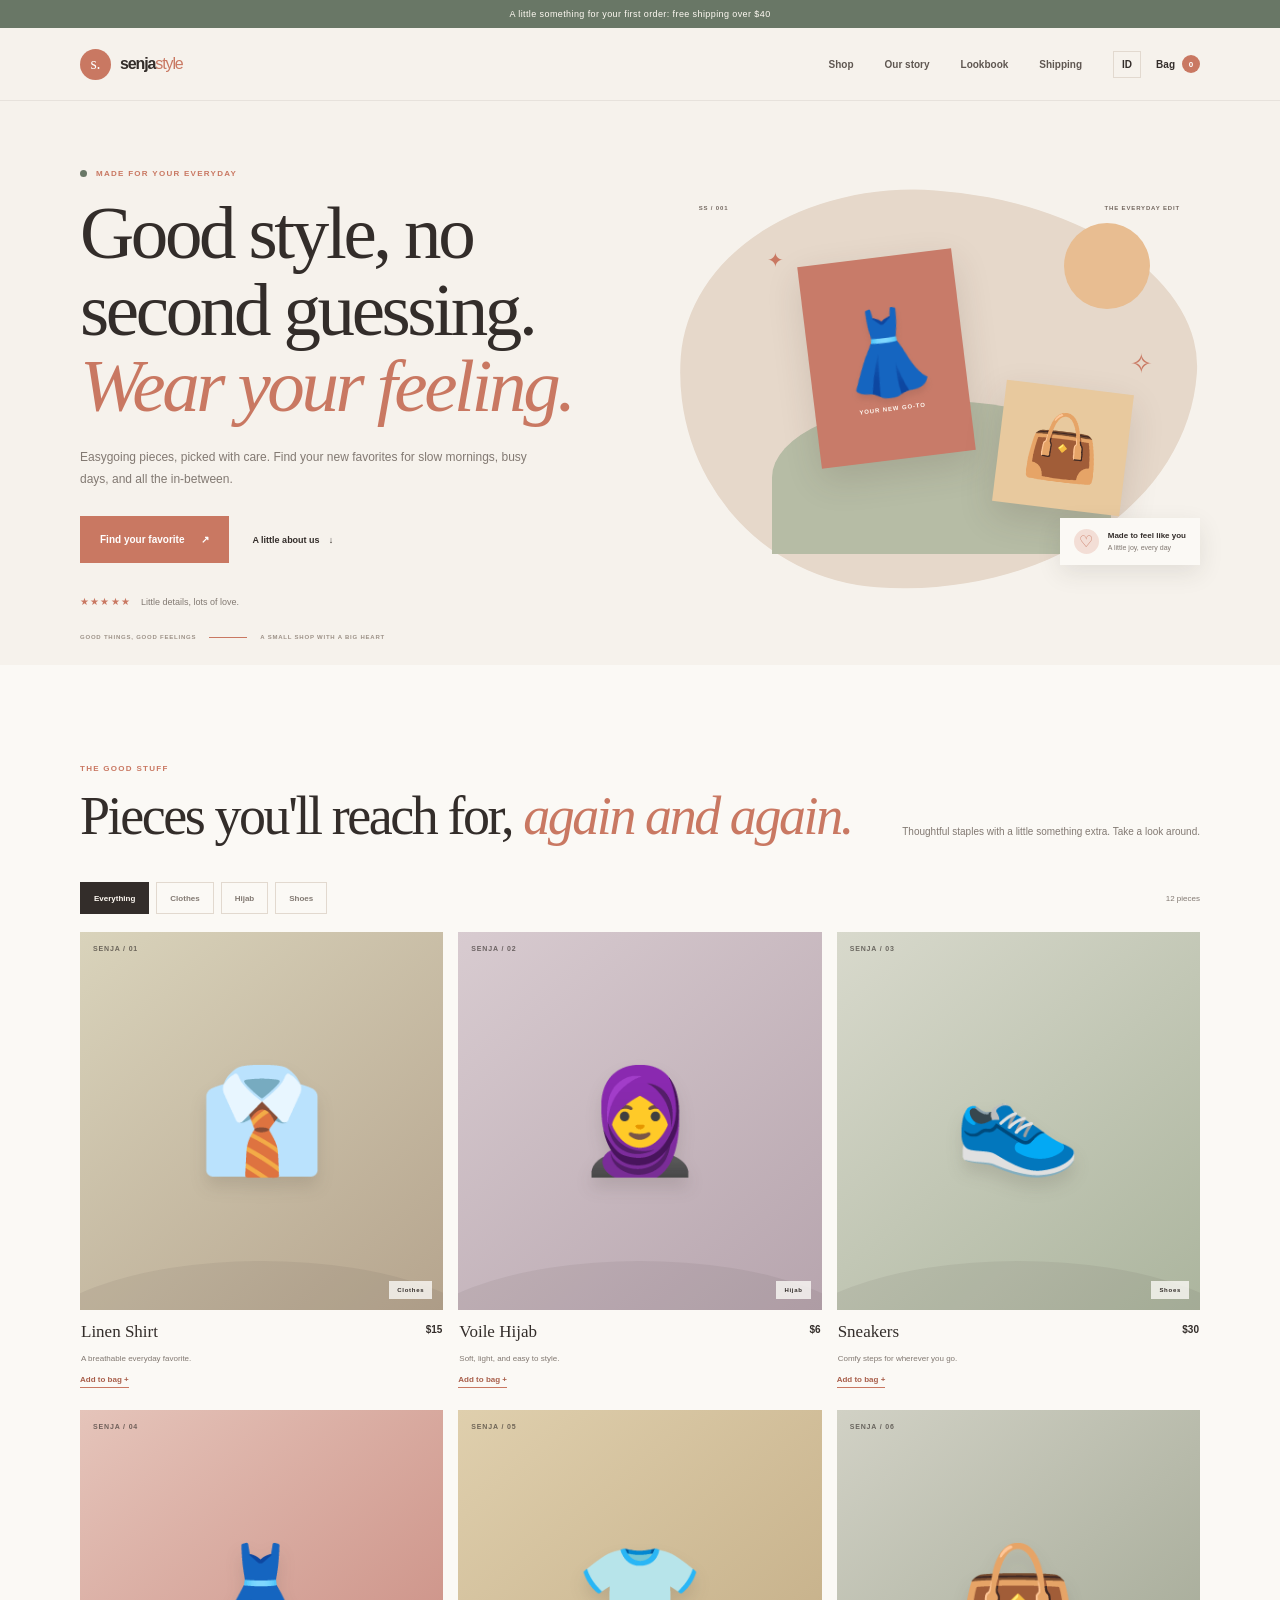
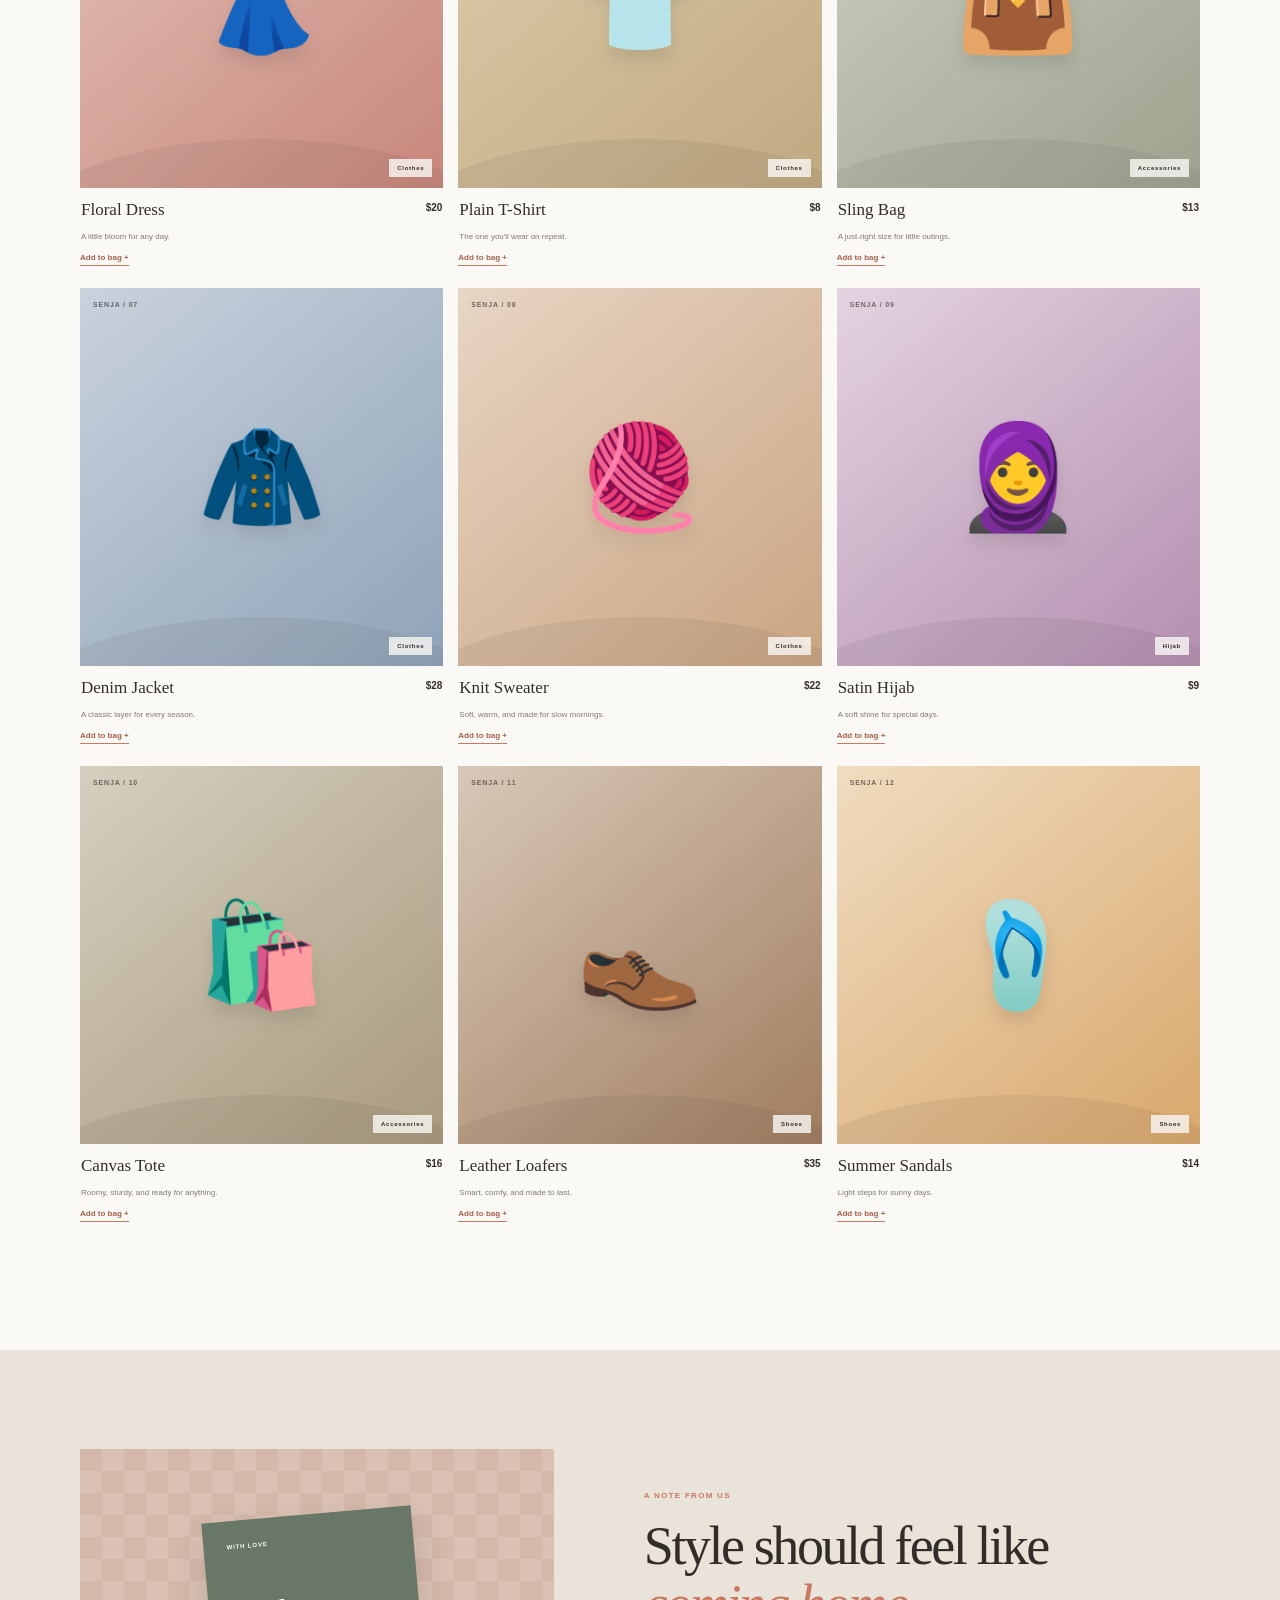
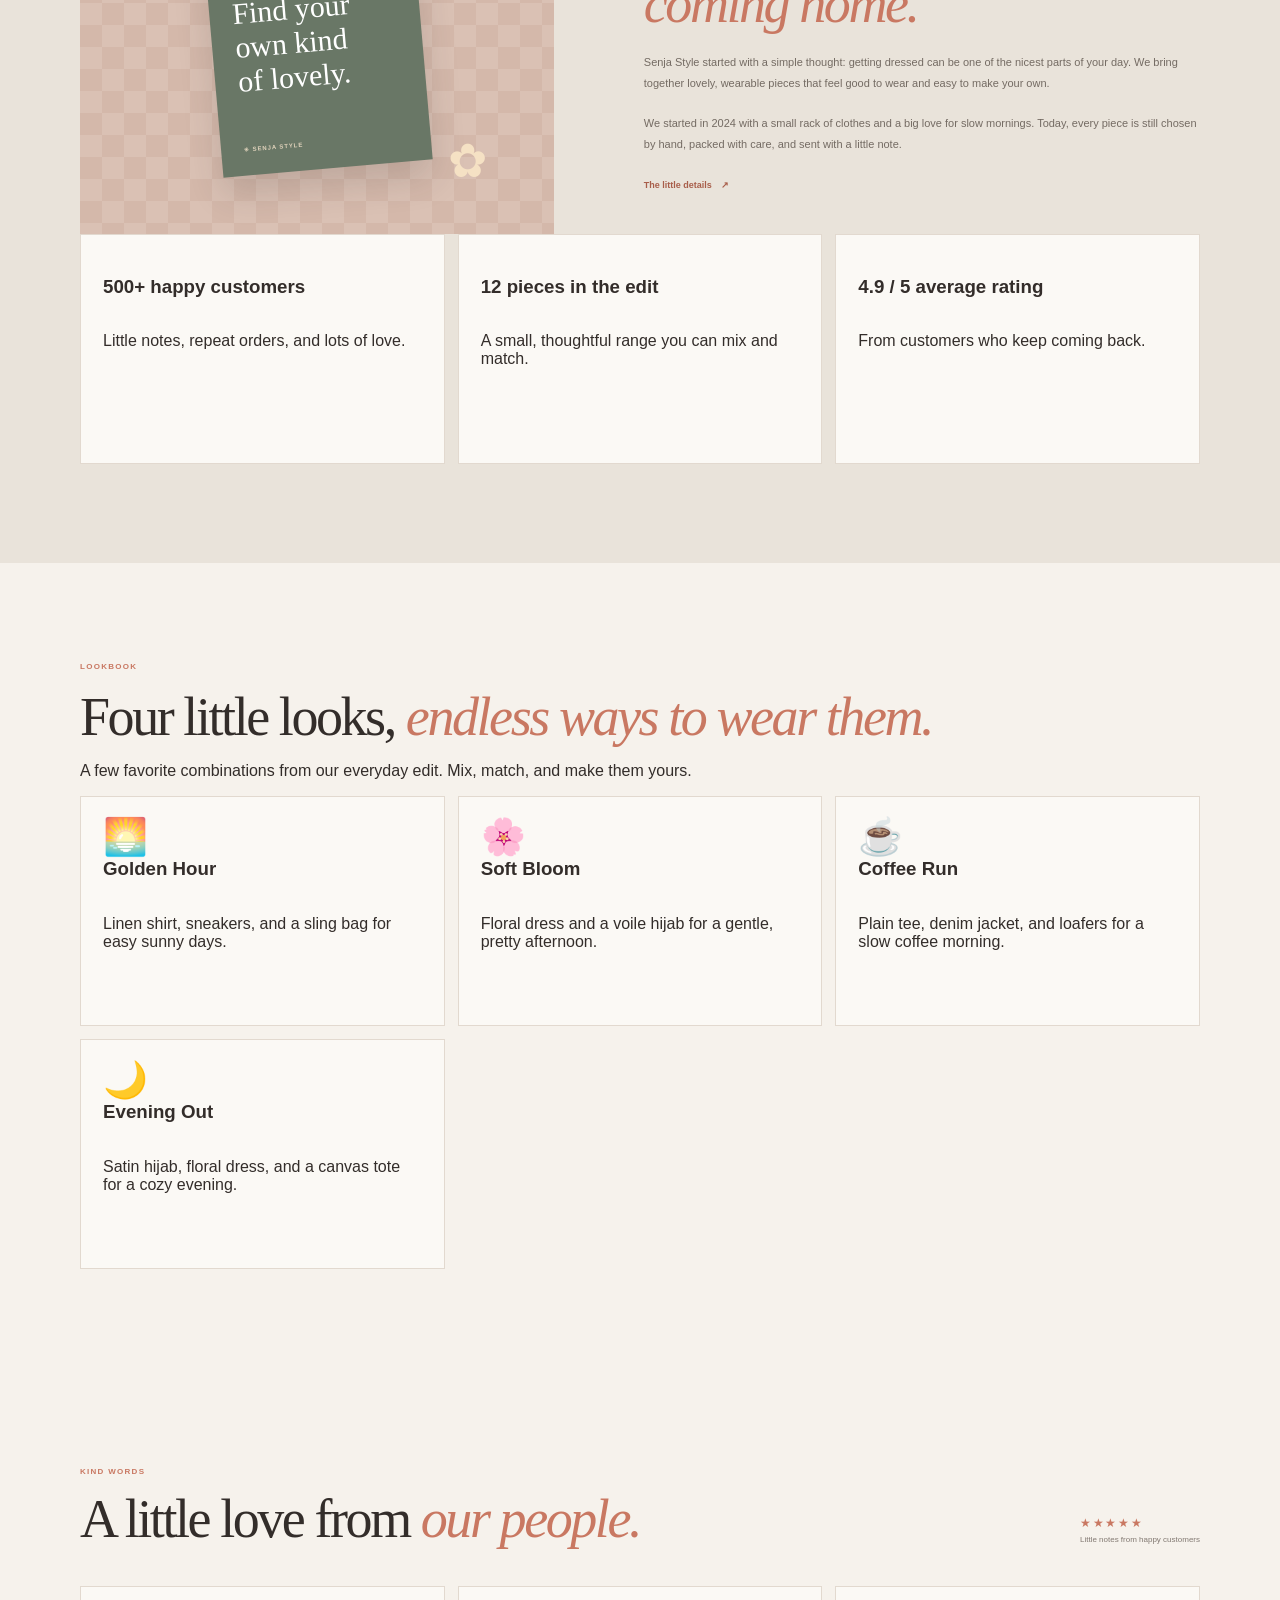
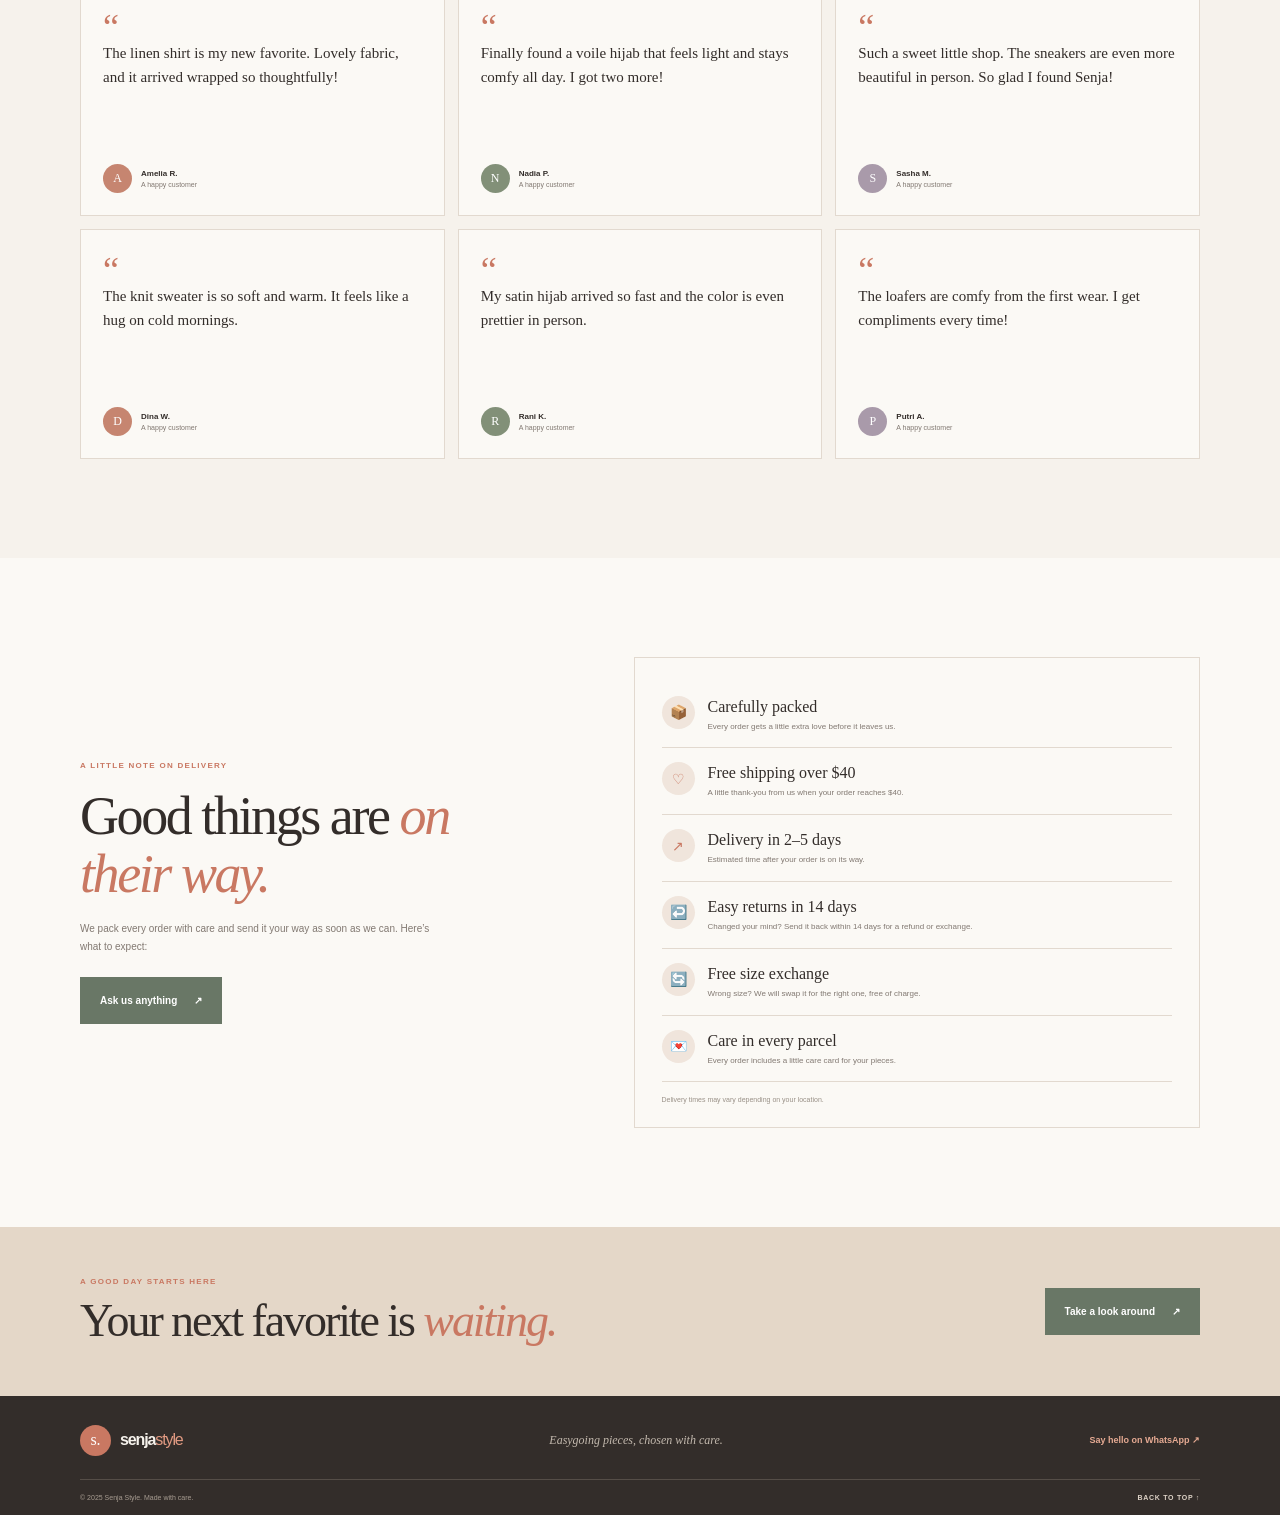
==== commit fb9002b3: "Perluas demo Senja Style: 12 produk, lookbook, cerita, pengiriman & retur, testimoni" ====
--- a/demo-fashion-store/index.html
+++ b/demo-fashion-store/index.html
@@ -25,6 +25,7 @@
         <div class="nav-links" id="nav-links">
           <a href="#shop" data-en="Shop" data-id="Belanja">Shop</a>
           <a href="#story" data-en="Our story" data-id="Cerita kami">Our story</a>
+<a href="#lookbook" data-en="Lookbook" data-id="Lookbook">Lookbook</a>
           <a href="#shipping" data-en="Shipping" data-id="Pengiriman">Shipping</a>
           <div class="nav-actions">
             <button class="language-toggle" id="language-toggle" type="button" aria-label="Switch to Indonesian"><span data-en="ID" data-id="EN">ID</span></button>
@@ -104,11 +105,32 @@
             <p class="eyebrow" data-en="A NOTE FROM US" data-id="SEPESAN DARI KAMI">A NOTE FROM US</p>
             <h2 data-en="Style should feel like <em>coming home.</em>" data-id="Gaya seharusnya terasa seperti <em>pulang.</em>">Style should feel like <em>coming home.</em></h2>
             <p data-en="Senja Style started with a simple thought: getting dressed can be one of the nicest parts of your day. We bring together lovely, wearable pieces that feel good to wear and easy to make your own." data-id="Senja Style berawal dari sebuah pemikiran sederhana: memilih pakaian bisa menjadi salah satu momen paling menyenangkan dalam harimu. Kami menghadirkan pilihan yang cantik, nyaman, dan mudah jadi gayamu sendiri.">Senja Style started with a simple thought: getting dressed can be one of the nicest parts of your day. We bring together lovely, wearable pieces that feel good to wear and easy to make your own.</p>
+<p data-en="We started in 2024 with a small rack of clothes and a big love for slow mornings. Today, every piece is still chosen by hand, packed with care, and sent with a little note." data-id="Kami mulai tahun 2024 dengan rak pakaian kecil dan kecintaan besar pada pagi yang santai. Hingga hari ini, setiap pilihan masih kami pilih sendiri, dikemas dengan hati-hati-hati, dan dikirim dengan catatan kecil.">We started in 2024 with a small rack of clothes and a big love for slow mornings. Today, every piece is still chosen by hand, packed with care, and sent with a little note.</p>
             <a class="quiet-link" href="#shipping"><span data-en="The little details" data-id="Info selengkapnya">The little details</span><span aria-hidden="true">↗</span></a>
           </div>
         </div>
+ <div class="container">
+ <div class="testimonial-grid">
+<article class="testimonial-card"><h3 data-en="500+ happy customers" data-id="500+ pelanggan bahagia">500+ happy customers</h3><p data-en="Little notes, repeat orders, and lots of love." data-id="Cerita kecil, pesanan berulang, dan banyak cinta.">Little notes, repeat orders, and lots of love.</p></article>
+<article class="testimonial-card"><h3 data-en="12 pieces in the edit" data-id="12 pilihan dalam koleksi">12 pieces in the edit</h3><p data-en="A small, thoughtful range you can mix and match." data-id="Pilihan kecil yang mudah dipadukan.">A small, thoughtful range you can mix and match.</p></article>
+<article class="testimonial-card"><h3 data-en="4.9 / 5 average rating" data-id="4,9 / 5 rating rata-rata">4.9 / 5 average rating</h3><p data-en="From customers who keep coming back." data-id="Dari pelanggan yang terus kembali.">From customers who keep coming back.</p></article>
+ </div>
+ </div>
       </section>
 
+<section class="lookbook-section section-pad" id="lookbook">
+<div class="container">
+<p class="eyebrow" data-en="LOOKBOOK" data-id="LOOKBOOK">LOOKBOOK</p>
+<h2 data-en="Four little looks, <em>endless ways to wear them.</em>" data-id="Empat tampilan kecil, <em>cara pakai yang tak terbatas.</em>">Four little looks, <em>endless ways to wear them.</em></h2>
+<p data-en="A few favorite combinations from our everyday edit. Mix, match, and make them yours." data-id="Beberapa kombinasi favorit dari koleksi harian kami. Padukan dan jadikan gayamu sendiri.">A few favorite combinations from our everyday edit. Mix, match, and make them yours.</p>
+<div class="testimonial-grid">
+<article class="testimonial-card"><span class="quote-mark" aria-hidden="true">🌅</span><h3 data-en="Golden Hour" data-id="Golden Hour">Golden Hour</h3><p data-en="Linen shirt, sneakers, and a sling bag for easy sunny days." data-id="Kemeja linen, sneakers, dan tas selempang untuk hari cerah yang santai.">Linen shirt, sneakers, and a sling bag for easy sunny days.</p></article>
+<article class="testimonial-card"><span class="quote-mark" aria-hidden="true">🌸</span><h3 data-en="Soft Bloom" data-id="Mekar Lembut">Soft Bloom</h3><p data-en="Floral dress and a voile hijab for a gentle, pretty afternoon." data-id="Gaun floral dan hijab voile untuk sore yang lembut dan cantik.">Floral dress and a voile hijab for a gentle, pretty afternoon.</p></article>
+<article class="testimonial-card"><span class="quote-mark" aria-hidden="true">☕</span><h3 data-en="Coffee Run" data-id="Ngopi Santai">Coffee Run</h3><p data-en="Plain tee, denim jacket, and loafers for a slow coffee morning." data-id="Kaos polos, jaket denim, dan loafers untuk pagi ngopi yang santai.">Plain tee, denim jacket, and loafers for a slow coffee morning.</p></article>
+<article class="testimonial-card"><span class="quote-mark" aria-hidden="true">🌙</span><h3 data-en="Evening Out" data-id="Jalan Sore">Evening Out</h3><p data-en="Satin hijab, floral dress, and a canvas tote for a cozy evening." data-id="Hijab satin, gaun floral, dan tas kanvas untuk malam yang hangat.">Satin hijab, floral dress, and a canvas tote for a cozy evening.</p></article>
+</div>
+</div>
+</section>
       <section class="testimonials-section section-pad">
         <div class="container">
           <div class="section-heading">
@@ -119,6 +141,9 @@
             <article class="testimonial-card"><span class="quote-mark" aria-hidden="true">“</span><blockquote data-en="The linen shirt is my new favorite. Lovely fabric, and it arrived wrapped so thoughtfully!" data-id="Kemeja linennya jadi favorit baruku. Bahannya cantik, dan paketnya dibungkus dengan penuh perhatian!">The linen shirt is my new favorite. Lovely fabric, and it arrived wrapped so thoughtfully!</blockquote><div class="customer"><span class="customer-avatar avatar-peach">A</span><span><strong>Amelia R.</strong><small data-en="A happy customer" data-id="Pelanggan bahagia">A happy customer</small></span></div></article>
             <article class="testimonial-card"><span class="quote-mark" aria-hidden="true">“</span><blockquote data-en="Finally found a voile hijab that feels light and stays comfy all day. I got two more!" data-id="Akhirnya ketemu hijab voile yang ringan dan nyaman seharian. Aku beli dua lagi!">Finally found a voile hijab that feels light and stays comfy all day. I got two more!</blockquote><div class="customer"><span class="customer-avatar avatar-green">N</span><span><strong>Nadia P.</strong><small data-en="A happy customer" data-id="Pelanggan bahagia">A happy customer</small></span></div></article>
             <article class="testimonial-card"><span class="quote-mark" aria-hidden="true">“</span><blockquote data-en="Such a sweet little shop. The sneakers are even more beautiful in person. So glad I found Senja!" data-id="Toko kecil yang menyenangkan. Sepatunya lebih cantik saat dilihat langsung. Senang banget menemukan Senja!">Such a sweet little shop. The sneakers are even more beautiful in person. So glad I found Senja!</blockquote><div class="customer"><span class="customer-avatar avatar-lilac">S</span><span><strong>Sasha M.</strong><small data-en="A happy customer" data-id="Pelanggan bahagia">A happy customer</small></span></div></article>
+            <article class="testimonial-card"><span class="quote-mark" aria-hidden="true">“</span><blockquote data-en="The knit sweater is so soft and warm. It feels like a hug on cold mornings." data-id="Sweater rajutnya lembut dan hangat banget. Rasanya seperti pelukan di pagi yang dingin.">The knit sweater is so soft and warm. It feels like a hug on cold mornings.</blockquote><div class="customer"><span class="customer-avatar avatar-peach">D</span><span><strong>Dina W.</strong><small data-en="A happy customer" data-id="Pelanggan bahagia">A happy customer</small></span></div></article>
+            <article class="testimonial-card"><span class="quote-mark" aria-hidden="true">“</span><blockquote data-en="My satin hijab arrived so fast and the color is even prettier in person." data-id="Hijab satinku datang cepat banget dan warnanya lebih cantik saat dilihat langsung.">My satin hijab arrived so fast and the color is even prettier in person.</blockquote><div class="customer"><span class="customer-avatar avatar-green">R</span><span><strong>Rani K.</strong><small data-en="A happy customer" data-id="Pelanggan bahagia">A happy customer</small></span></div></article>
+            <article class="testimonial-card"><span class="quote-mark" aria-hidden="true">“</span><blockquote data-en="The loafers are comfy from the first wear. I get compliments every time!" data-id="Loafersnya nyaman sejak pertama dipakai. Saya selalu dapat pujian!">The loafers are comfy from the first wear. I get compliments every time!</blockquote><div class="customer"><span class="customer-avatar avatar-lilac">P</span><span><strong>Putri A.</strong><small data-en="A happy customer" data-id="Pelanggan bahagia">A happy customer</small></span></div></article>
           </div>
         </div>
       </section>
@@ -135,6 +160,9 @@
             <article class="shipping-item"><span class="shipping-icon" aria-hidden="true">📦</span><div><h3 data-en="Carefully packed" data-id="Dikemas dengan hati-hati">Carefully packed</h3><p data-en="Every order gets a little extra love before it leaves us." data-id="Setiap pesanan mendapat perhatian ekstra sebelum dikirim.">Every order gets a little extra love before it leaves us.</p></div></article>
             <article class="shipping-item"><span class="shipping-icon" aria-hidden="true">♡</span><div><h3 data-en="Free shipping over $40" data-id="Gratis ongkir di atas $40">Free shipping over $40</h3><p data-en="A little thank-you from us when your order reaches $40." data-id="Hadiah kecil dari kami untuk pesanan senilai $40 atau lebih.">A little thank-you from us when your order reaches $40.</p></div></article>
             <article class="shipping-item"><span class="shipping-icon" aria-hidden="true">↗</span><div><h3 data-en="Delivery in 2–5 days" data-id="Pesanan tiba dalam 2–5 hari">Delivery in 2–5 days</h3><p data-en="Estimated time after your order is on its way." data-id="Perkiraan waktu setelah pesananmu dikirim.">Estimated time after your order is on its way.</p></div></article>
+            <article class="shipping-item"><span class="shipping-icon" aria-hidden="true">↩️</span><div><h3 data-en="Easy returns in 14 days" data-id="Pengembalian mudah dalam 14 hari">Easy returns in 14 days</h3><p data-en="Changed your mind? Send it back within 14 days for a refund or exchange." data-id="Berubah pikiran? Kirim kembali dalam 14 hari untuk refund atau tukar.">Changed your mind? Send it back within 14 days for a refund or exchange.</p></div></article>
+            <article class="shipping-item"><span class="shipping-icon" aria-hidden="true">🔄</span><div><h3 data-en="Free size exchange" data-id="Tukar ukuran gratis">Free size exchange</h3><p data-en="Wrong size? We will swap it for the right one, free of charge." data-id="Ukuran tidak pas? Kami tukar dengan ukuran yang tepat, tanpa biaya.">Wrong size? We will swap it for the right one, free of charge.</p></div></article>
+            <article class="shipping-item"><span class="shipping-icon" aria-hidden="true">💌</span><div><h3 data-en="Care in every parcel" data-id="Perawatan di setiap paket">Care in every parcel</h3><p data-en="Every order includes a little care card for your pieces." data-id="Setiap pesanan dilengkapi kartu perawatan untuk pakaianmu.">Every order includes a little care card for your pieces.</p></div></article>
             <p class="shipping-footnote" data-en="Delivery times may vary depending on your location." data-id="Waktu pengiriman dapat berbeda tergantung lokasi tujuan.">Delivery times may vary depending on your location.</p>
           </div>
         </div>
--- a/demo-fashion-store/style.css
+++ b/demo-fashion-store/style.css
@@ -114,6 +114,12 @@
 .art-dress { --art-bg: linear-gradient(140deg, #e5c4ba, #c7867b); }
 .art-tee { --art-bg: linear-gradient(140deg, #dfcfad, #c0a981); }
 .art-bag { --art-bg: linear-gradient(140deg, #d1d1c5, #9da38f); }
+.art-jacket { --art-bg: linear-gradient(140deg, #c9d2dd, #8fa3b8); }
+.art-sweater { --art-bg: linear-gradient(140deg, #e8d5c4, #c9a582); }
+.art-satin { --art-bg: linear-gradient(140deg, #e3d3e0, #b48fb0); }
+.art-tote { --art-bg: linear-gradient(140deg, #d6cfc0, #a89a7d); }
+.art-loafers { --art-bg: linear-gradient(140deg, #d8c8b8, #a07d5f); }
+.art-sandals { --art-bg: linear-gradient(140deg, #f0dcc0, #d9a86c); }
 .product-info { display: flex; align-items: flex-start; justify-content: space-between; gap: 10px; padding: 12px 1px 0; }
 .product-name { margin: 0 0 5px; font-family: var(--serif); font-size: 17px; font-weight: 400; }
 .product-category-text { color: var(--muted); font-size: 8px; }
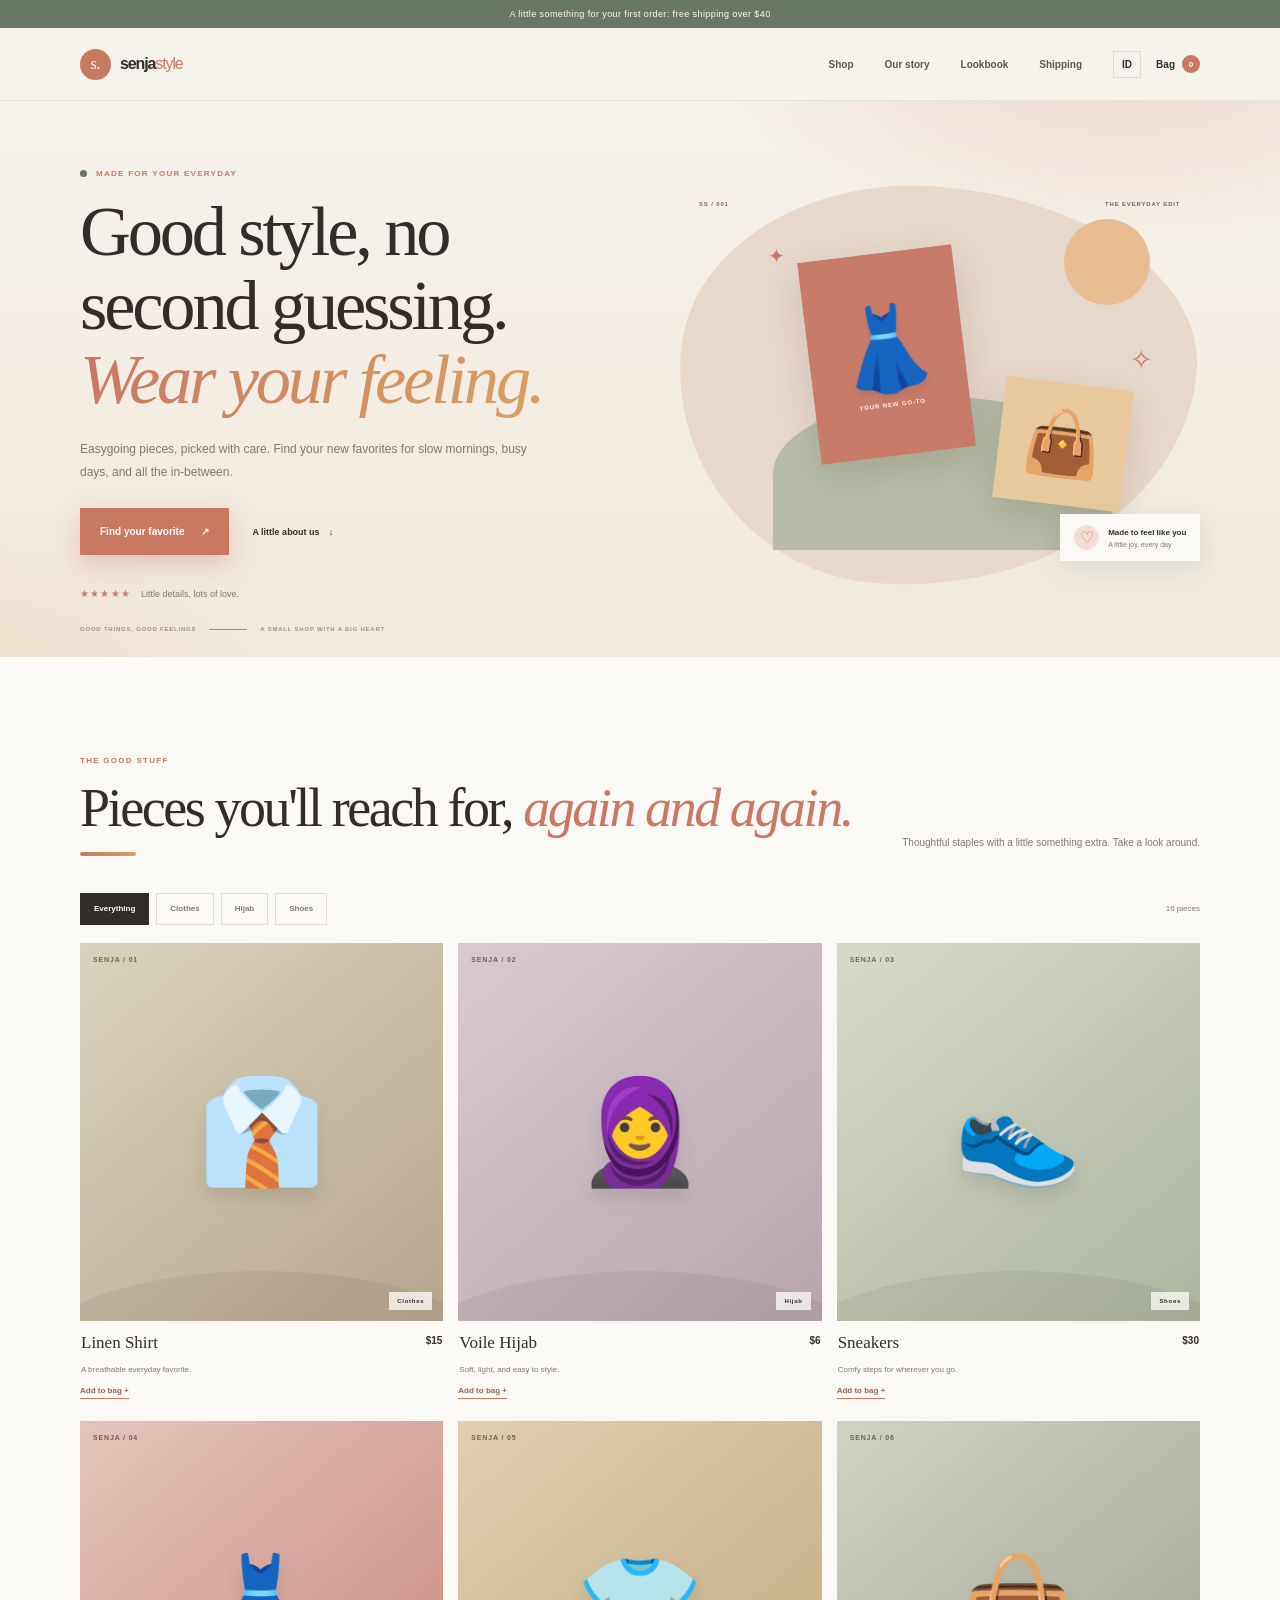
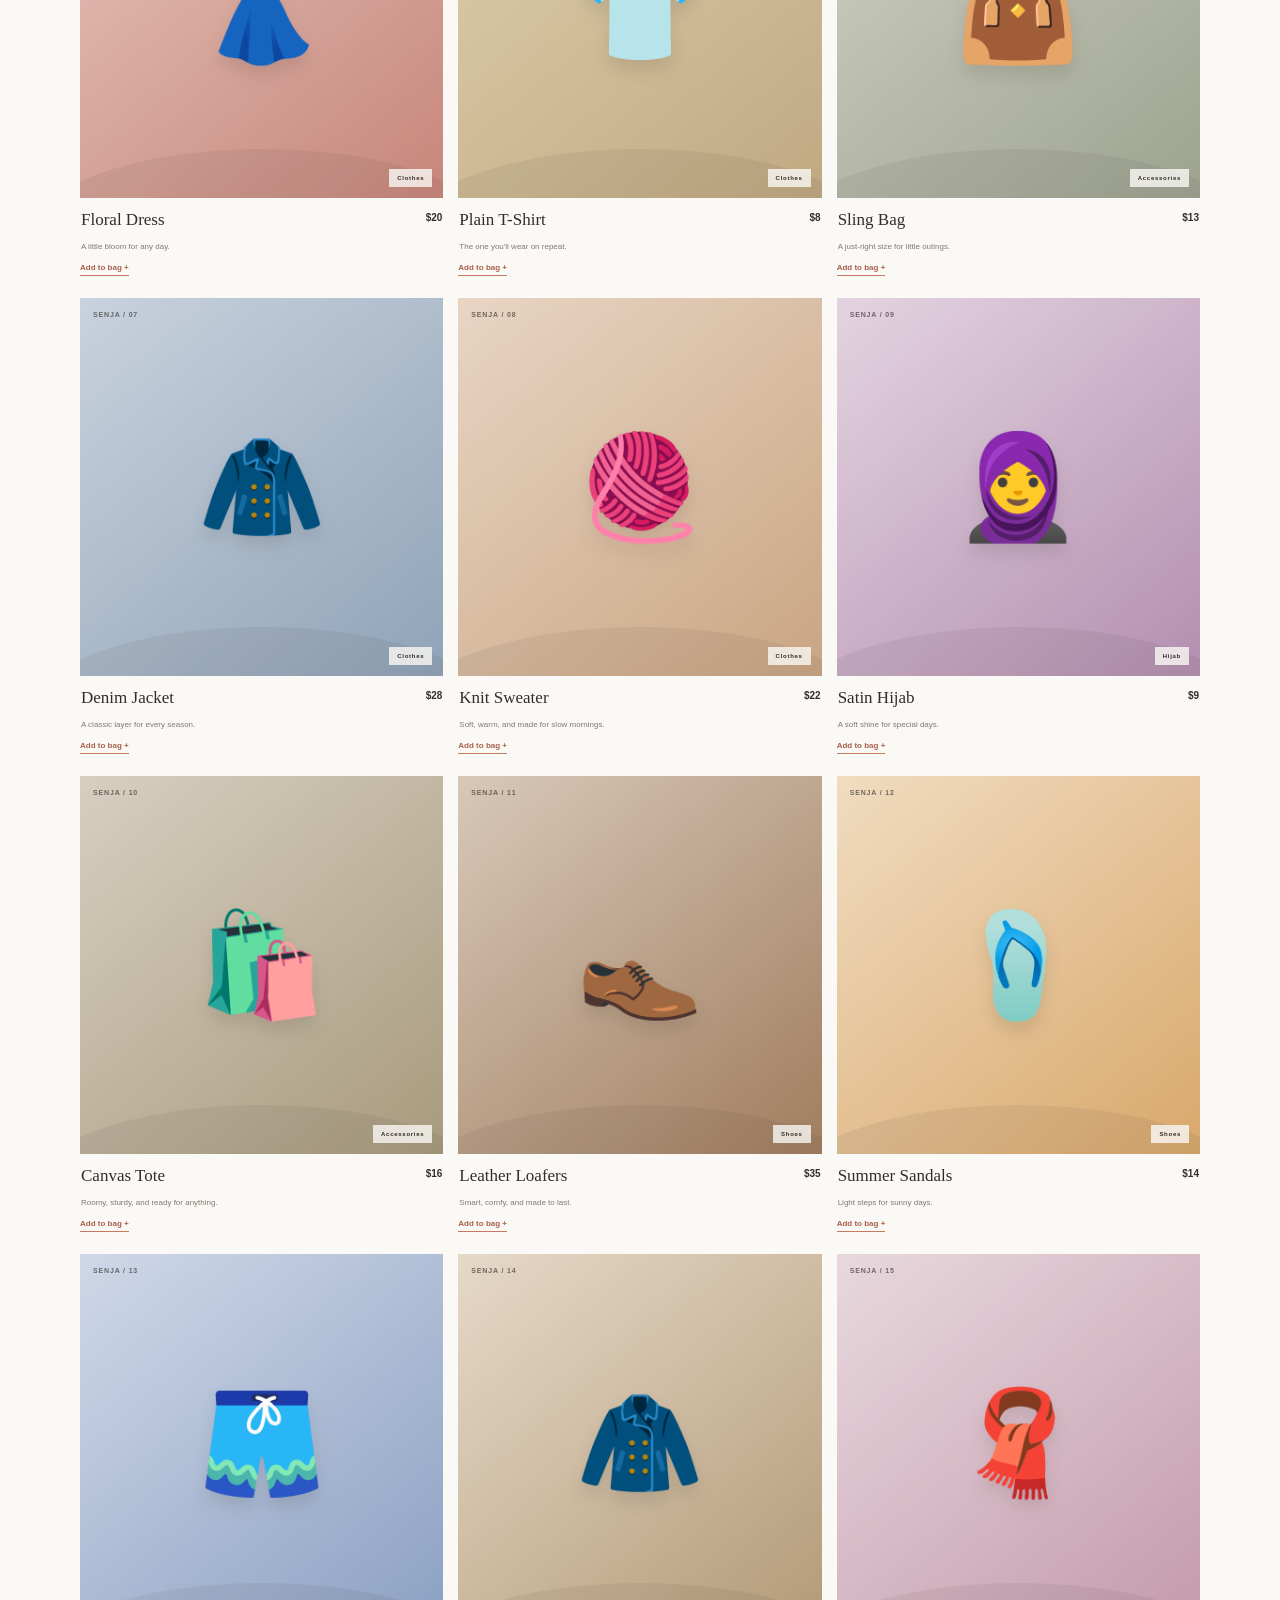
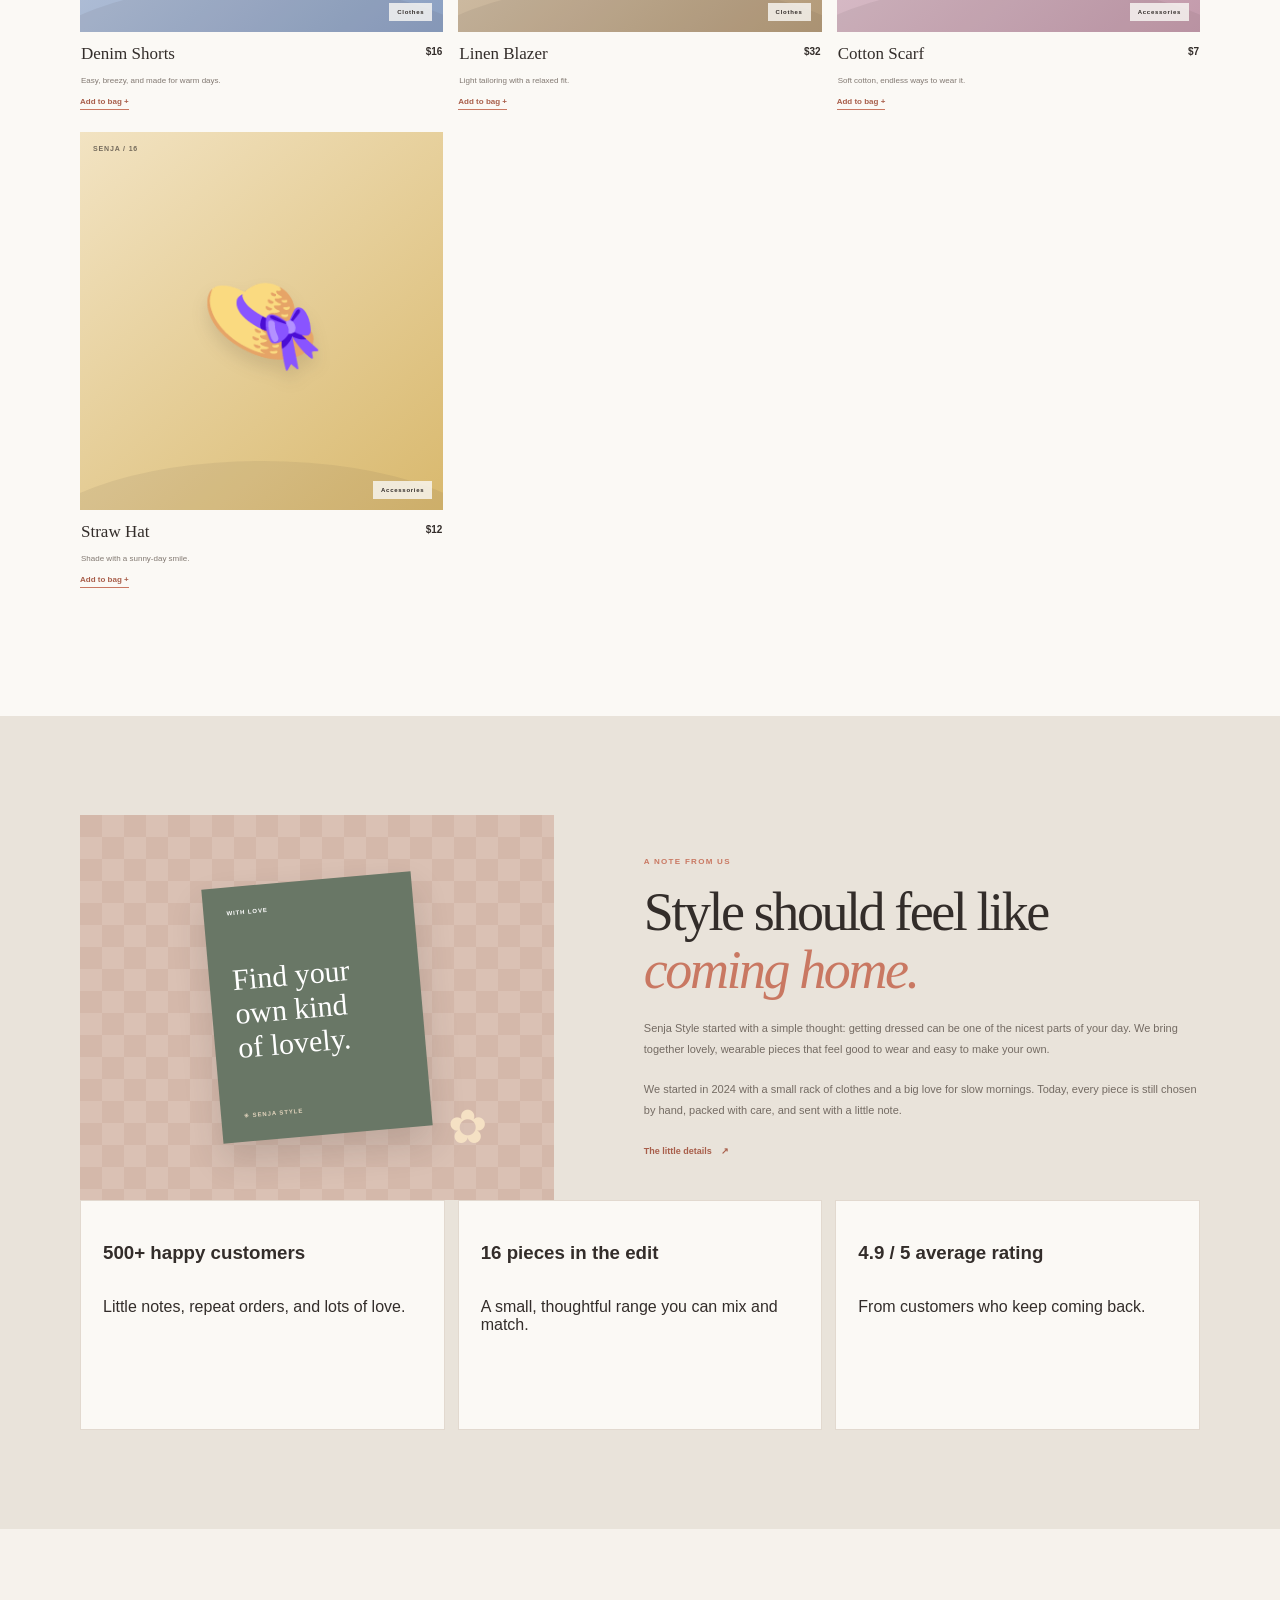
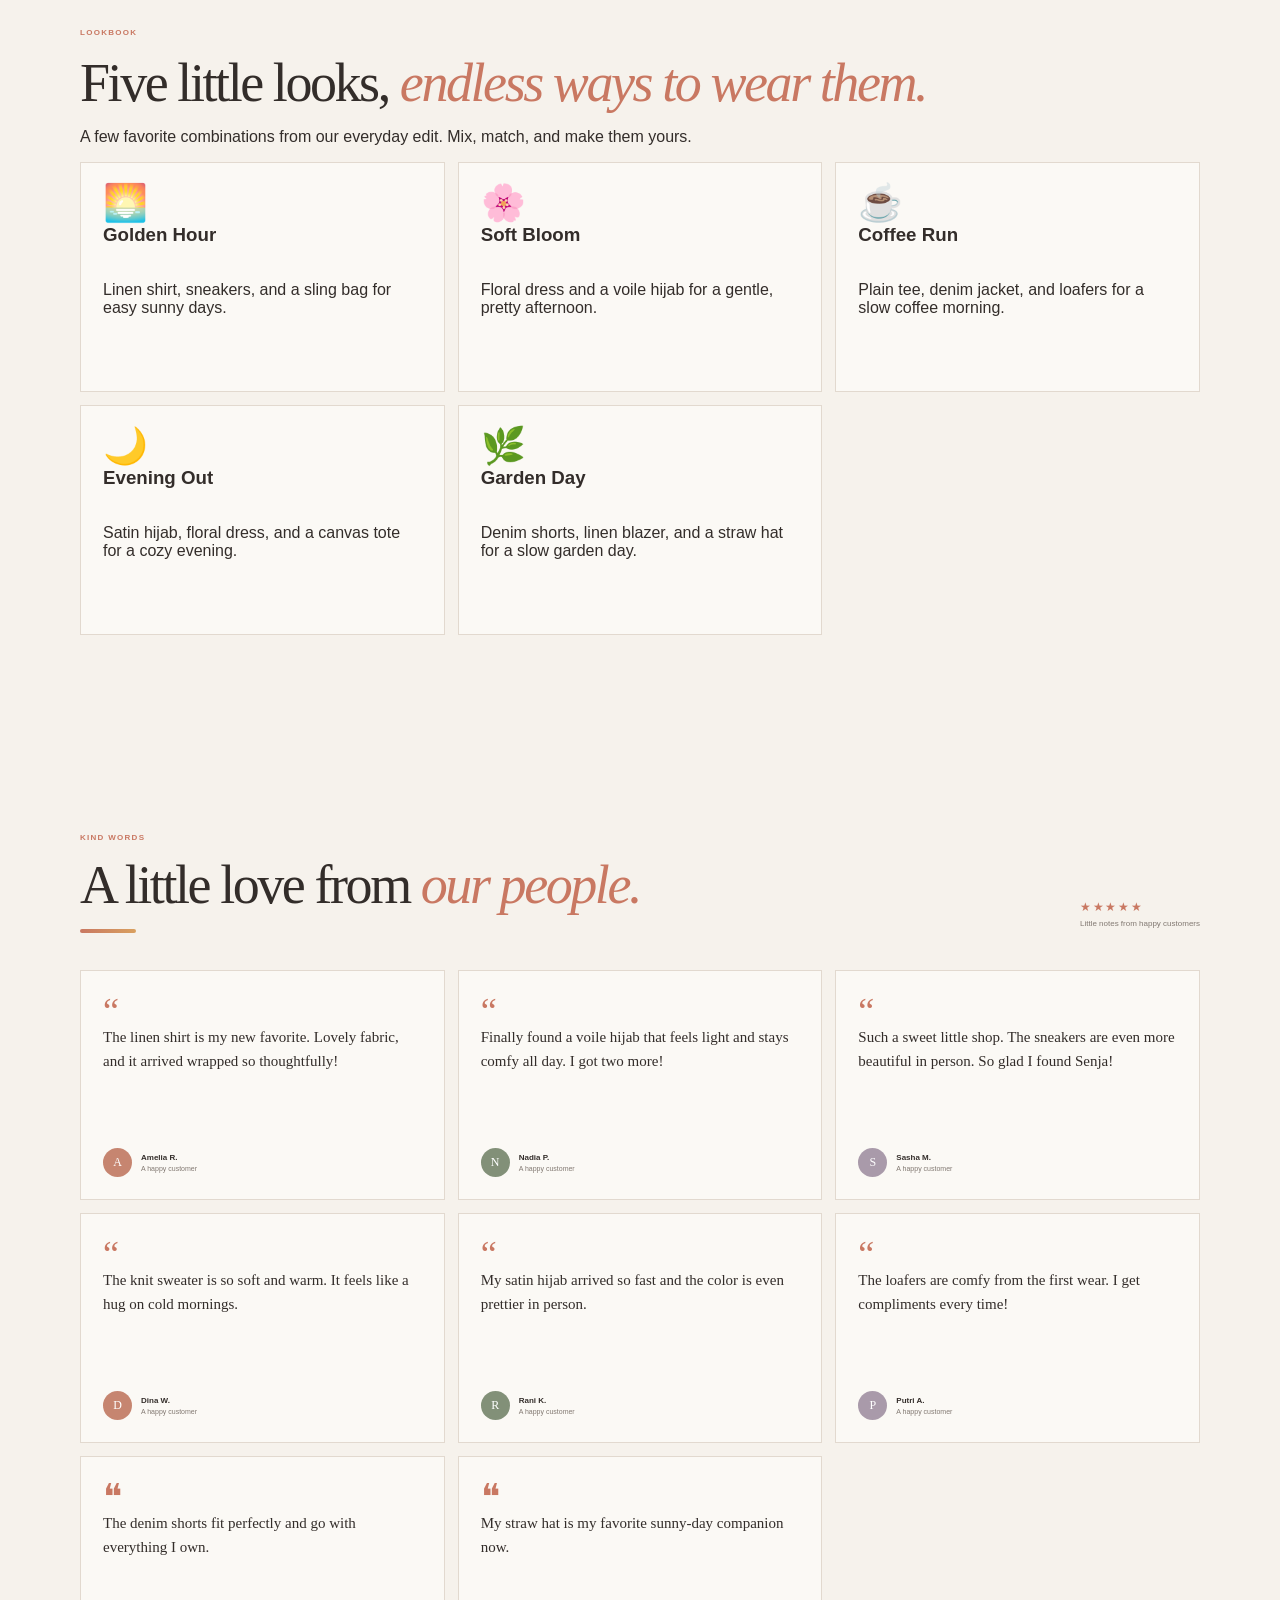
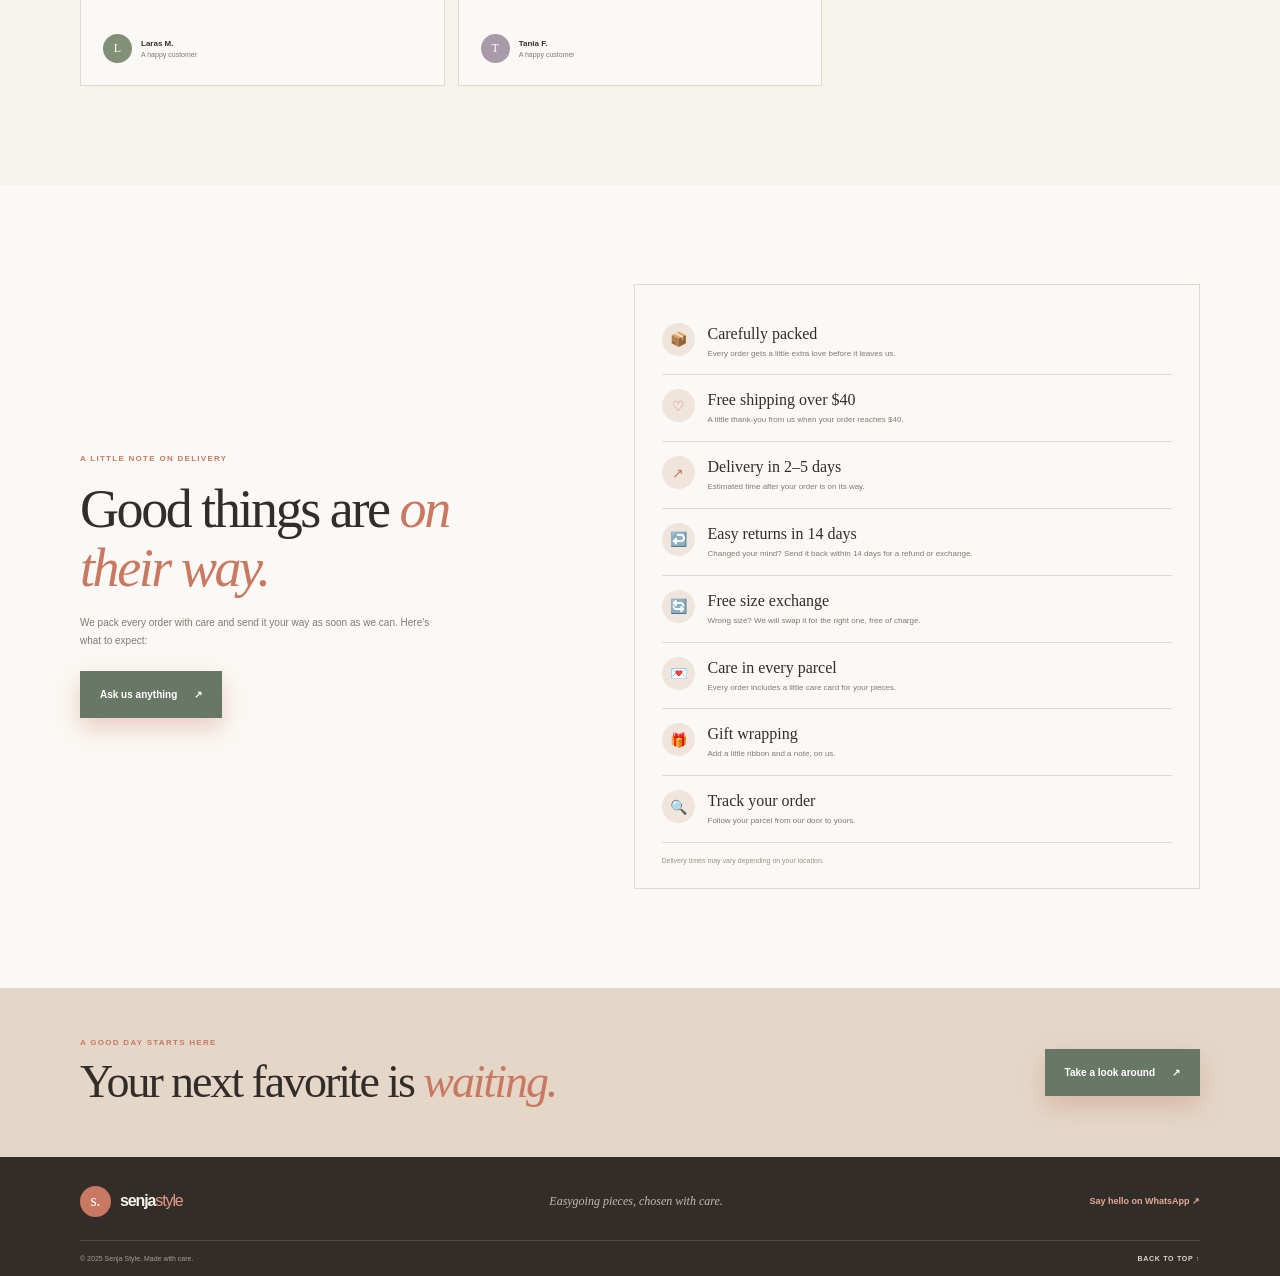
==== commit 31409931: "Upgrade Senja Style: hero premium coral, animasi reveal, 16 produk, 5 lookbook, 8 testimoni" ====
--- a/demo-fashion-store/index.html
+++ b/demo-fashion-store/index.html
@@ -112,7 +112,7 @@
  <div class="container">
  <div class="testimonial-grid">
 <article class="testimonial-card"><h3 data-en="500+ happy customers" data-id="500+ pelanggan bahagia">500+ happy customers</h3><p data-en="Little notes, repeat orders, and lots of love." data-id="Cerita kecil, pesanan berulang, dan banyak cinta.">Little notes, repeat orders, and lots of love.</p></article>
-<article class="testimonial-card"><h3 data-en="12 pieces in the edit" data-id="12 pilihan dalam koleksi">12 pieces in the edit</h3><p data-en="A small, thoughtful range you can mix and match." data-id="Pilihan kecil yang mudah dipadukan.">A small, thoughtful range you can mix and match.</p></article>
+<article class="testimonial-card"><h3 data-en="16 pieces in the edit" data-id="16 pilihan dalam koleksi">16 pieces in the edit</h3><p data-en="A small, thoughtful range you can mix and match." data-id="Pilihan kecil yang mudah dipadukan.">A small, thoughtful range you can mix and match.</p></article>
 <article class="testimonial-card"><h3 data-en="4.9 / 5 average rating" data-id="4,9 / 5 rating rata-rata">4.9 / 5 average rating</h3><p data-en="From customers who keep coming back." data-id="Dari pelanggan yang terus kembali.">From customers who keep coming back.</p></article>
  </div>
  </div>
@@ -121,13 +121,15 @@
 <section class="lookbook-section section-pad" id="lookbook">
 <div class="container">
 <p class="eyebrow" data-en="LOOKBOOK" data-id="LOOKBOOK">LOOKBOOK</p>
-<h2 data-en="Four little looks, <em>endless ways to wear them.</em>" data-id="Empat tampilan kecil, <em>cara pakai yang tak terbatas.</em>">Four little looks, <em>endless ways to wear them.</em></h2>
+<h2 data-en="Five little looks, <em>endless ways to wear them.</em>" data-id="Lima tampilan kecil, <em>cara pakai yang tak terbatas.</em>">Five little looks, <em>endless ways to wear them.</em></h2>
 <p data-en="A few favorite combinations from our everyday edit. Mix, match, and make them yours." data-id="Beberapa kombinasi favorit dari koleksi harian kami. Padukan dan jadikan gayamu sendiri.">A few favorite combinations from our everyday edit. Mix, match, and make them yours.</p>
 <div class="testimonial-grid">
 <article class="testimonial-card"><span class="quote-mark" aria-hidden="true">🌅</span><h3 data-en="Golden Hour" data-id="Golden Hour">Golden Hour</h3><p data-en="Linen shirt, sneakers, and a sling bag for easy sunny days." data-id="Kemeja linen, sneakers, dan tas selempang untuk hari cerah yang santai.">Linen shirt, sneakers, and a sling bag for easy sunny days.</p></article>
 <article class="testimonial-card"><span class="quote-mark" aria-hidden="true">🌸</span><h3 data-en="Soft Bloom" data-id="Mekar Lembut">Soft Bloom</h3><p data-en="Floral dress and a voile hijab for a gentle, pretty afternoon." data-id="Gaun floral dan hijab voile untuk sore yang lembut dan cantik.">Floral dress and a voile hijab for a gentle, pretty afternoon.</p></article>
 <article class="testimonial-card"><span class="quote-mark" aria-hidden="true">☕</span><h3 data-en="Coffee Run" data-id="Ngopi Santai">Coffee Run</h3><p data-en="Plain tee, denim jacket, and loafers for a slow coffee morning." data-id="Kaos polos, jaket denim, dan loafers untuk pagi ngopi yang santai.">Plain tee, denim jacket, and loafers for a slow coffee morning.</p></article>
 <article class="testimonial-card"><span class="quote-mark" aria-hidden="true">🌙</span><h3 data-en="Evening Out" data-id="Jalan Sore">Evening Out</h3><p data-en="Satin hijab, floral dress, and a canvas tote for a cozy evening." data-id="Hijab satin, gaun floral, dan tas kanvas untuk malam yang hangat.">Satin hijab, floral dress, and a canvas tote for a cozy evening.</p></article>
+
+<article class="testimonial-card"><span class="quote-mark" aria-hidden="true">🌿</span><h3 data-en="Garden Day" data-id="Hari di Taman">Garden Day</h3><p data-en="Denim shorts, linen blazer, and a straw hat for a slow garden day." data-id="Celana pendek denim, blazer linen, dan topi jerami untuk hari santai di taman.">Denim shorts, linen blazer, and a straw hat for a slow garden day.</p></article>
 </div>
 </div>
 </section>
@@ -144,6 +146,9 @@
             <article class="testimonial-card"><span class="quote-mark" aria-hidden="true">“</span><blockquote data-en="The knit sweater is so soft and warm. It feels like a hug on cold mornings." data-id="Sweater rajutnya lembut dan hangat banget. Rasanya seperti pelukan di pagi yang dingin.">The knit sweater is so soft and warm. It feels like a hug on cold mornings.</blockquote><div class="customer"><span class="customer-avatar avatar-peach">D</span><span><strong>Dina W.</strong><small data-en="A happy customer" data-id="Pelanggan bahagia">A happy customer</small></span></div></article>
             <article class="testimonial-card"><span class="quote-mark" aria-hidden="true">“</span><blockquote data-en="My satin hijab arrived so fast and the color is even prettier in person." data-id="Hijab satinku datang cepat banget dan warnanya lebih cantik saat dilihat langsung.">My satin hijab arrived so fast and the color is even prettier in person.</blockquote><div class="customer"><span class="customer-avatar avatar-green">R</span><span><strong>Rani K.</strong><small data-en="A happy customer" data-id="Pelanggan bahagia">A happy customer</small></span></div></article>
             <article class="testimonial-card"><span class="quote-mark" aria-hidden="true">“</span><blockquote data-en="The loafers are comfy from the first wear. I get compliments every time!" data-id="Loafersnya nyaman sejak pertama dipakai. Saya selalu dapat pujian!">The loafers are comfy from the first wear. I get compliments every time!</blockquote><div class="customer"><span class="customer-avatar avatar-lilac">P</span><span><strong>Putri A.</strong><small data-en="A happy customer" data-id="Pelanggan bahagia">A happy customer</small></span></div></article>
+
+<article class="testimonial-card"><span class="quote-mark" aria-hidden="true">❝</span><blockquote data-en="The denim shorts fit perfectly and go with everything I own." data-id="Celana pendek denimnya pas banget dan cocok dengan semua pakaianku.">The denim shorts fit perfectly and go with everything I own.</blockquote><div class="customer"><span class="customer-avatar avatar-green">L</span><span><strong>Laras M.</strong><small data-en="A happy customer" data-id="Pelanggan bahagia">A happy customer</small></span></div></article>
+<article class="testimonial-card"><span class="quote-mark" aria-hidden="true">❝</span><blockquote data-en="My straw hat is my favorite sunny-day companion now." data-id="Topi jeramiku kini jadi teman favorit di hari cerah.">My straw hat is my favorite sunny-day companion now.</blockquote><div class="customer"><span class="customer-avatar avatar-lilac">T</span><span><strong>Tania F.</strong><small data-en="A happy customer" data-id="Pelanggan bahagia">A happy customer</small></span></div></article>
           </div>
         </div>
       </section>
@@ -163,6 +168,9 @@
             <article class="shipping-item"><span class="shipping-icon" aria-hidden="true">↩️</span><div><h3 data-en="Easy returns in 14 days" data-id="Pengembalian mudah dalam 14 hari">Easy returns in 14 days</h3><p data-en="Changed your mind? Send it back within 14 days for a refund or exchange." data-id="Berubah pikiran? Kirim kembali dalam 14 hari untuk refund atau tukar.">Changed your mind? Send it back within 14 days for a refund or exchange.</p></div></article>
             <article class="shipping-item"><span class="shipping-icon" aria-hidden="true">🔄</span><div><h3 data-en="Free size exchange" data-id="Tukar ukuran gratis">Free size exchange</h3><p data-en="Wrong size? We will swap it for the right one, free of charge." data-id="Ukuran tidak pas? Kami tukar dengan ukuran yang tepat, tanpa biaya.">Wrong size? We will swap it for the right one, free of charge.</p></div></article>
             <article class="shipping-item"><span class="shipping-icon" aria-hidden="true">💌</span><div><h3 data-en="Care in every parcel" data-id="Perawatan di setiap paket">Care in every parcel</h3><p data-en="Every order includes a little care card for your pieces." data-id="Setiap pesanan dilengkapi kartu perawatan untuk pakaianmu.">Every order includes a little care card for your pieces.</p></div></article>
+
+<article class="shipping-item"><span class="shipping-icon" aria-hidden="true">🎁</span><div><h3 data-en="Gift wrapping" data-id="Bungkus kado">Gift wrapping</h3><p data-en="Add a little ribbon and a note, on us." data-id="Tambahkan pita dan catatan kecil, gratis dari kami.">Add a little ribbon and a note, on us.</p></div></article>
+<article class="shipping-item"><span class="shipping-icon" aria-hidden="true">🔍</span><div><h3 data-en="Track your order" data-id="Lacak pesananmu">Track your order</h3><p data-en="Follow your parcel from our door to yours." data-id="Ikuti perjalanan paketmu dari kami sampai ke rumahmu.">Follow your parcel from our door to yours.</p></div></article>
             <p class="shipping-footnote" data-en="Delivery times may vary depending on your location." data-id="Waktu pengiriman dapat berbeda tergantung lokasi tujuan.">Delivery times may vary depending on your location.</p>
           </div>
         </div>
--- a/demo-fashion-store/style.css
+++ b/demo-fashion-store/style.css
@@ -241,3 +241,41 @@
 @media (prefers-reduced-motion: reduce) {
   *, *::before, *::after { scroll-behavior: auto !important; transition-duration: .01ms !important; }
 }
+/* Premium motion system (shared) */
+html{scroll-behavior:smooth}
+header.site-header.scrolled{box-shadow:0 10px 30px rgba(20,16,12,.14)}
+html.js-reveal .reveal{opacity:0;transform:translateY(26px);transition:opacity .8s cubic-bezier(.22,1,.36,1),transform .8s cubic-bezier(.22,1,.36,1)}
+html.js-reveal .reveal.is-visible{opacity:1;transform:none}
+@keyframes heroUp{from{opacity:0;transform:translateY(22px)}to{opacity:1;transform:translateY(0)}}
+@keyframes heroArtIn{from{opacity:0;transform:translateY(18px) scale(.97)}to{opacity:1;transform:translateY(0) scale(1)}}
+@keyframes floatY{0%,100%{transform:translateY(0)}50%{transform:translateY(-10px)}}
+.hero-copy > *{animation:heroUp .8s cubic-bezier(.22,1,.36,1) both}
+.hero-copy > *:nth-child(2){animation-delay:.08s}
+.hero-copy > *:nth-child(3){animation-delay:.16s}
+.hero-copy > *:nth-child(4){animation-delay:.24s}
+.hero-copy > *:nth-child(5){animation-delay:.32s}
+.hero-art,.hero-visual{animation:heroArtIn 1s cubic-bezier(.22,1,.36,1) .15s both}
+@media (prefers-reduced-motion: reduce){html{scroll-behavior:auto}html.js-reveal .reveal{opacity:1;transform:none;transition:none}.hero-copy > *,.hero-art,.hero-visual{animation:none}}
+html.js-reveal .reveal.is-visible{transition:opacity .8s cubic-bezier(.22,1,.36,1),transform .35s ease,background-color .3s ease,box-shadow .35s ease,border-color .3s ease}
+
+.art-shorts { --art-bg: linear-gradient(140deg, #cfd8e8, #8ba0c2); }
+.art-blazer { --art-bg: linear-gradient(140deg, #e6d9c8, #b39a78); }
+.art-scarf { --art-bg: linear-gradient(140deg, #e8d8de, #c39aab); }
+.art-hat { --art-bg: linear-gradient(140deg, #f2e3c2, #d9b96e); }
+.hero { background: radial-gradient(700px 320px at 88% -10%, rgba(201,120,98,0.22), transparent 60%), radial-gradient(600px 300px at -8% 108%, rgba(217,160,95,0.2), transparent 60%), linear-gradient(180deg, #f6f2ec, #f1e9dd); }
+.hero h1 { font-size: clamp(2.8rem, 6.4vw, 4.4rem); line-height: 1.05; }
+.hero h1 em { background: linear-gradient(100deg, #c97862, #d9a05f); -webkit-background-clip: text; background-clip: text; color: transparent; }
+@keyframes floatTiltL { 0%, 100% { transform: rotate(-7deg) translateY(0); } 50% { transform: rotate(-7deg) translateY(-8px); } }
+@keyframes floatTiltR { 0%, 100% { transform: rotate(7deg) translateY(0); } 50% { transform: rotate(7deg) translateY(-8px); } }
+.hero-product-dress { animation: floatTiltL 5.5s ease-in-out infinite; }
+.hero-product-bag { animation: floatTiltR 5.5s ease-in-out 1.2s infinite; }
+.section-heading h2::after { content: ""; display: block; width: 56px; height: 4px; margin-top: 14px; background: linear-gradient(90deg, var(--coral), #d9a05f); border-radius: 2px; }
+.product-card { transition: transform 0.35s ease, box-shadow 0.35s ease; }
+.product-card:hover { transform: translateY(-4px); box-shadow: 0 16px 34px rgba(64,48,41,0.16); }
+.testimonial-card { transition: transform 0.35s ease, box-shadow 0.35s ease; }
+.testimonial-card:hover { transform: translateY(-4px); box-shadow: 0 14px 30px rgba(64,48,41,0.14); }
+.shipping-item { transition: transform 0.35s ease, box-shadow 0.35s ease; }
+.shipping-item:hover { transform: translateY(-3px); box-shadow: 0 12px 26px rgba(64,48,41,0.12); }
+.button { box-shadow: 0 10px 24px rgba(201,120,98,0.35); }
+.button:hover { transform: translateY(-2px); }
+@media (max-width: 700px) { .hero h1 { font-size: clamp(2.4rem, 10vw, 3rem); } }
